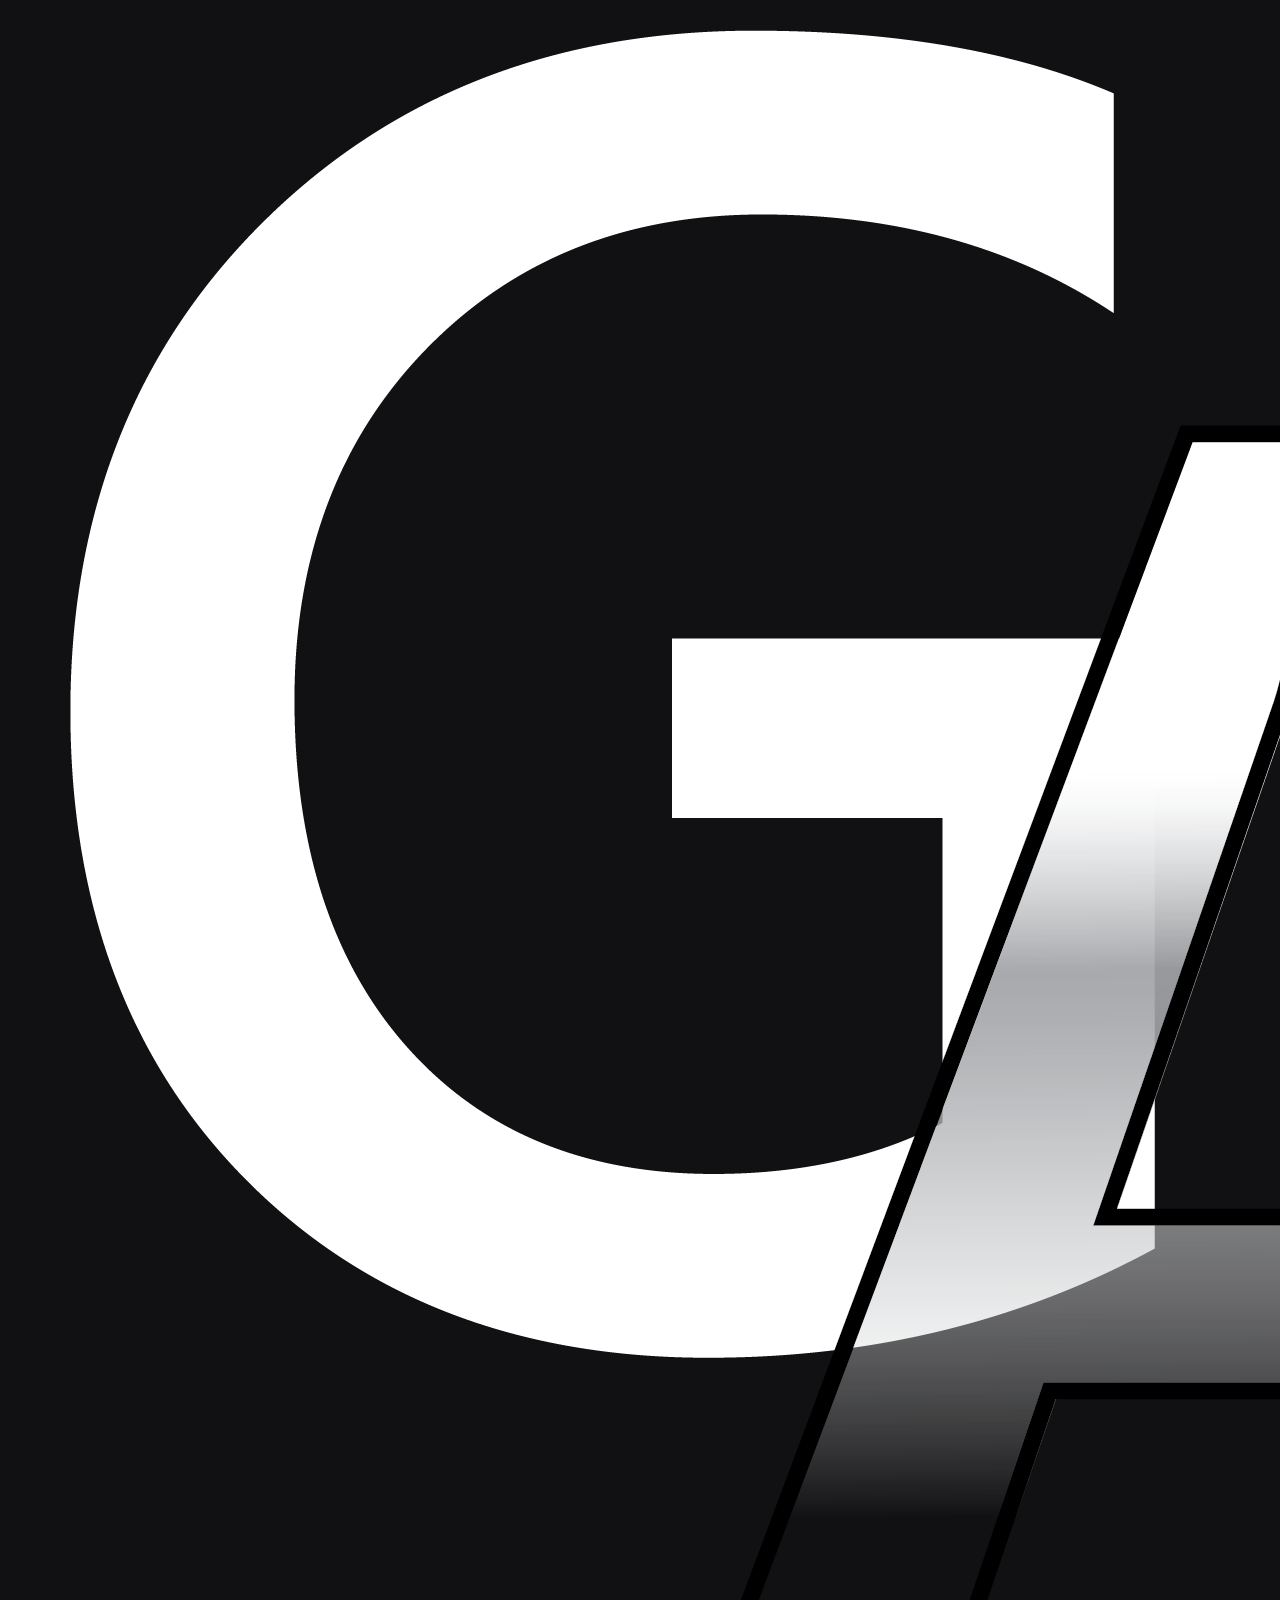
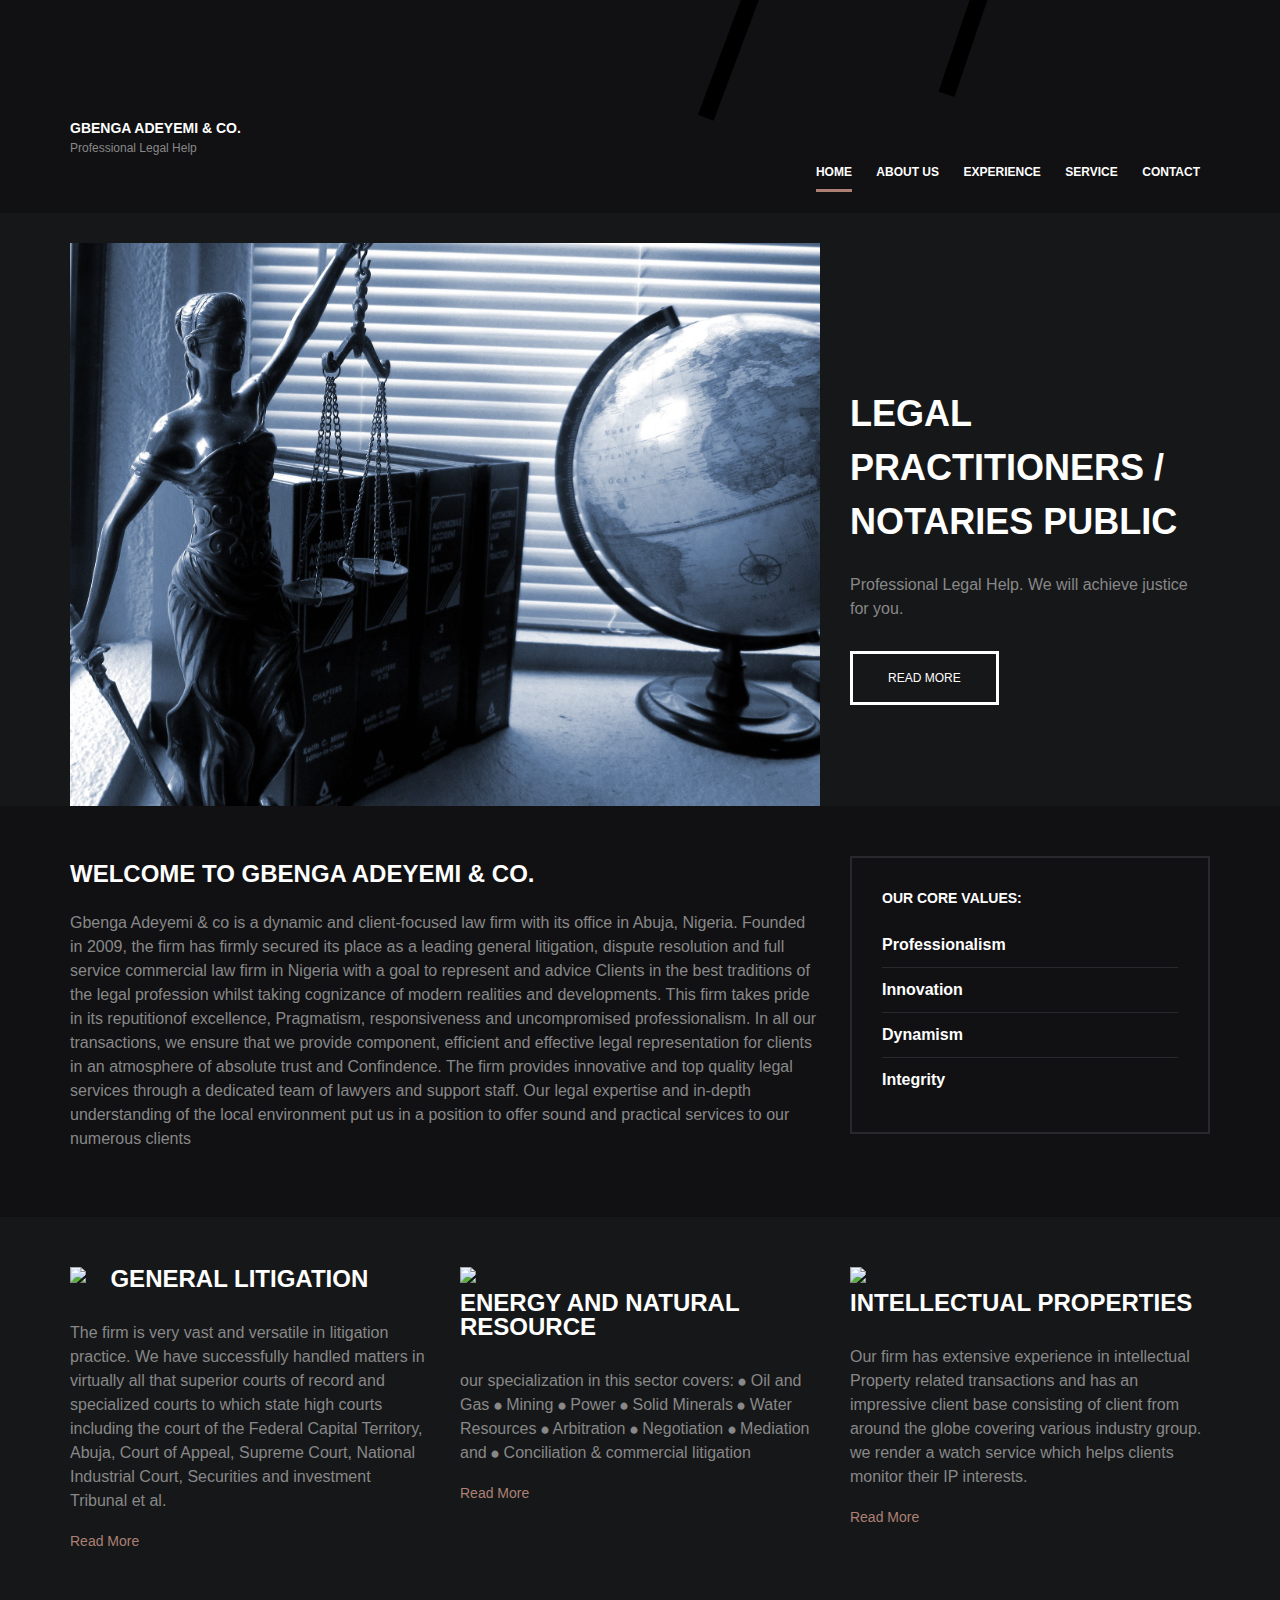
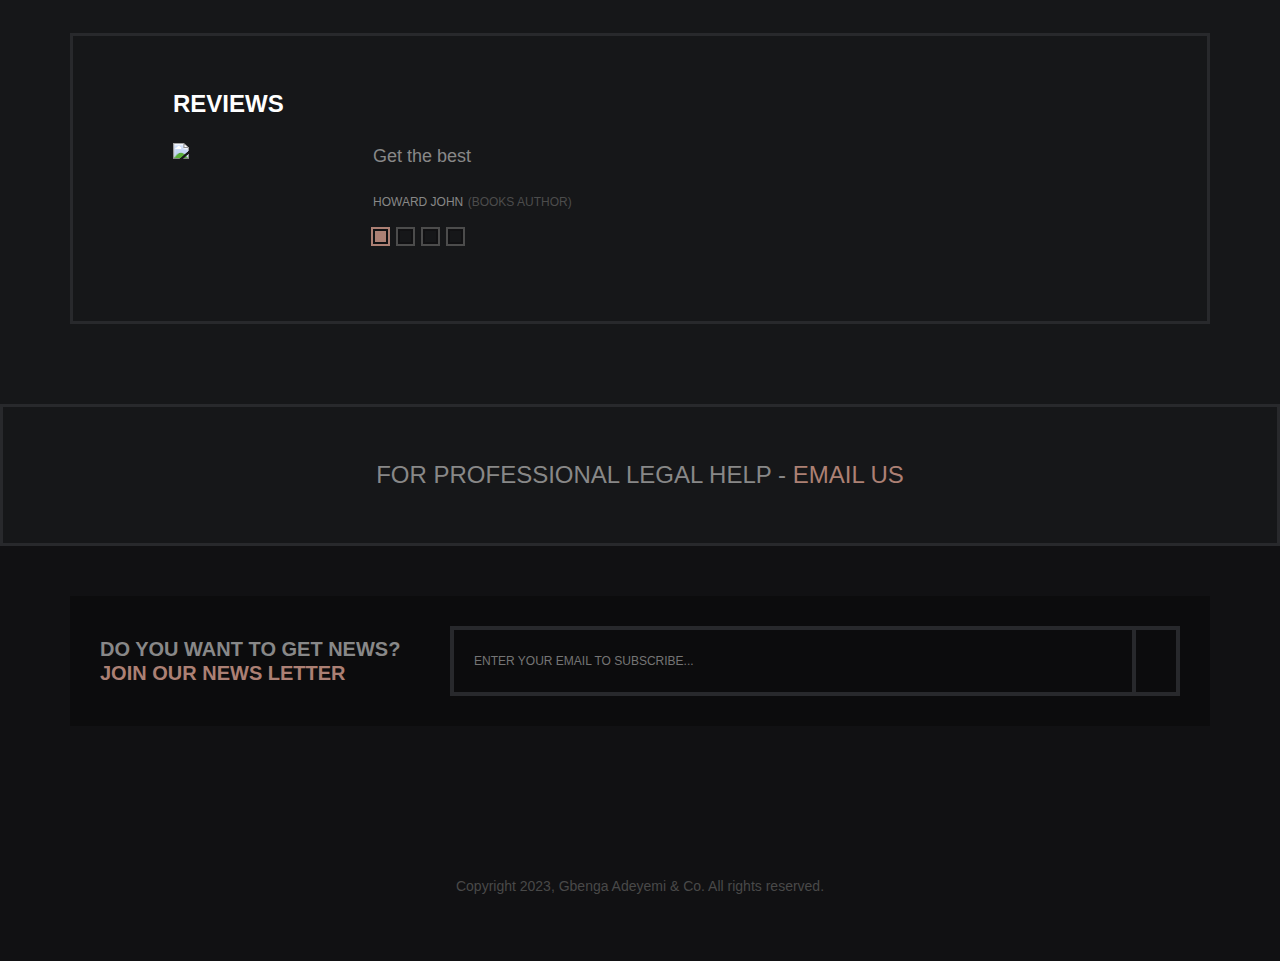
==== index.html @ 724cc2e3 "Update index.html" ====
<!DOCTYPE html>
<html lang="en">
	<head>
		<meta charset="UTF-8">
		<meta http-equiv="X-UA-Compatible" content="IE=edge">
		<meta name="viewport" content="width=device-width, initial-scale=1.0,maximum-scale=1">
		
		<title>Gbenga Adeyemi & Co.</title>
		
		<!-- Loading third party fonts -->
		<link rel="icon" href="images/logo.png" type="image/x-icon">
		<link href="fonts/font-awesome.min.css" rel="stylesheet" type="text/css">
		<link href="fonts/novecento-font/novecento-font.css" rel="stylesheet" >

		<!-- Loading main css file -->
		<link href="style.css" rel="stylesheet" >
		
		<!--[if lt IE 9]>
		<script src="js/ie-support/html5.js"></script>
		<script src="js/ie-support/respond.js"></script>
		<![endif]-->

	</head>


	<body>
		
		<div id="site-content">
			
			<header class="site-header">
				<div class="container">
					<a href="index.html" id="branding">
						<img src="images/logo 2.png" alt="Company Name" class="logo">
						<div class="branding-copy">
							<h1 class="site-title">Gbenga Adeyemi & Co.</h1>
							<small class="site-description">Professional Legal Help
							</small>
						</div>
					</a>

					<nav class="main-navigation">
						<button type="button" class="menu-toggle"><i class="fa fa-bars"></i></button>
						<ul class="menu">
							<li class="menu-item current-menu-item"><a href="index.html">Home</a></li>
							<li class="menu-item"><a href="about.html">About Us</a></li>
							<li class="menu-item"><a href="experience.html">Experience</a></li>
							<li class="menu-item"><a href="service.html">Service</a></li>
							<li class="menu-item"><a href="contact.html">Contact</a></li>
						</ul>
					</nav>
					<nav class="mobile-navigation"></nav>
				</div>
			</header> <!-- .site-header -->

			<main class="main-content">
				<div class="hero">
					<div class="container">
						<div class="row">
							<div class="col-md-8">
								<figure><img src="assets/lady-justice-2388500_1920.jpg" alt=""></figure>
							</div>
							<div class="col-md-4">
								<div class="hero-content">
									<h1 class="hero-title">Legal Practitioners / Notaries Public</h1>
									<p>Professional Legal Help. We will achieve justice for you.</p>
									<a href="#welcome-text" class="button">Read more</a>
								</div>
							</div>
						</div>
					</div>
				</div> <!-- .hero-slider -->
				
				<div class="fullwidth-block" data-bg-color="#111113">
					<div class="container">
						<div class="row">
							<div class="col-md-8" id="welcome-text">
								<h2>Welcome To Gbenga Adeyemi & co​.</h2>
								<p>Gbenga Adeyemi & co is a dynamic and client-focused law firm with its office in Abuja, Nigeria. Founded in 2009, the firm has firmly secured its place as a leading general litigation, dispute resolution and full service commercial law firm in Nigeria with a goal to represent and advice Clients in the best traditions of the legal profession whilst taking cognizance of modern realities and developments. This firm takes pride in its reputitionof excellence, Pragmatism, responsiveness and uncompromised professionalism. In all our transactions, we ensure that we provide component, efficient and effective legal representation for clients in an atmosphere of absolute trust and Confindence.
									
									The firm provides innovative and top quality legal services through a dedicated team of lawyers and support staff. Our legal expertise and in-depth understanding of the local environment put us in a position to offer sound and practical services to our numerous clients</p>
							</div>
							<div class="col-md-4">
								<div class="latest-news">
									<h3>OUR CORE VALUES:</h3>
									<ul>
										<li>
											<h3 class="entry-title">Professionalism
												</h3>
										</li>
										<li>
											<h3 class="entry-title">Innovation
												</h3>
										</li>
										<li>
											<h3 class="entry-title">
												Dynamism
												</h3>
										</li>
										<li>
											<h3 class="entry-title">
												Integrity</h3>
										</li>
									</ul>
								</div> <!-- .latest-news -->
							</div>
						</div> <!-- .row -->
					</div> <!-- .container -->
				</div> <!-- .fullwidth-block -->

				<div class="fullwidth-block">
					<div class="container">
						<div class="row feature-list-section">
							<div class="col-md-4">
								<div class="feature">
									<header>
										<img src="images/icon-1.png" class="feature-icon">
										<div class="feature-title-copy">
											<h2 class="feature-title">General Litigation </h2>
											<small class="feature-subtitle"></small>
										</div>
									</header>
									<p>The firm is very vast and versatile in litigation practice. We have successfully handled matters in virtually all that superior courts of record and specialized courts to which state high courts including the court of the Federal Capital Territory, Abuja, Court of Appeal, Supreme Court, National Industrial Court, Securities and investment Tribunal et al.</p>
									<a href="#" class="more-link">Read More</a>
								</div>
							</div>
							<div class="col-md-4">
								<div class="feature">
									<header>
										<img src="images/icon-2.png" class="feature-icon">
										<div class="feature-title-copy">
											<h2 class="feature-title">Energy and Natural Resource</h2>
											<small class="feature-subtitle"></small>
										</div>
									</header>
									<p>our specialization in this sector covers:

										⦁	Oil and Gas
										⦁	Mining
										⦁	Power
										⦁	Solid Minerals
										⦁	Water Resources
										⦁	Arbitration
										⦁	Negotiation
										⦁	Mediation and
										⦁	Conciliation & commercial litigation
										</p>
									<a href="#" class="more-link">Read More</a>
								</div>
							</div>
							<div class="col-md-4">
								<div class="feature">
									<header>
										<img src="images/icon-3.png" class="feature-icon">
										<div class="feature-title-copy">
											<h2 class="feature-title">Intellectual Properties</h2>
											<small class="feature-subtitle"></small>
										</div>
									</header>
									<p>Our firm has extensive experience in intellectual Property related transactions and has an impressive client base consisting of client from around the globe covering various industry group. we render a watch service which helps clients monitor their IP interests.</p>
									<a href="#" class="more-link">Read More</a>
								</div>
							</div>
						</div>
						
						<div class="quote-section">
							<div class="quote-slider">

								<h2>REVIEWS</h2>
								<ul class="slides">
									<li>
										<figure class="quote-avatar"><img src="dummy/avatar.png"></figure>
										<blockquote>
											<p>Get the best</p>
											<footer>
												<cite>Howard john</cite>
												<span>(Books author)</span>
											</footer>
										</blockquote>
									</li>
									<li>
										<figure class="quote-avatar"><img src="dummy/avatar.png"></figure>
										<blockquote>
											<p>Professional Legal Help</p>
											<footer>
												<cite>Adeyemi seyi</cite>
												<span>(IT)</span>
											</footer>
										</blockquote>
									</li>
									<li>
										<figure class="quote-avatar"><img src="dummy/avatar.png"></figure>
										<blockquote>
											<p>We will achieve justice for you</p>
											<footer>
												<cite>oluwasewa</cite>
												<span>(Books author)</span>
											</footer>
										</blockquote>
									</li>
									<li>
										<figure class="quote-avatar"><img src="dummy/avatar.png"></figure>
										<blockquote>
											<p>Integrity
											</p>
											<footer>
												<cite>Mr-Gbenga-Adeyemi</cite>
												<span>(CEO)</span>
											</footer>
										</blockquote>
									</li>
								</ul>
							</div>
						</div>
					</div>
				</div>
				<div class="cta">
					For Professional Legal Help - <a href="mailto:gbengaadeyemiandco@gmail.com">EMAIL US</a>
				</div>

			</main> <!-- .main-content -->

			<footer class="site-footer">
				<div class="container">
					<div class="subscribe-form">
						<form action="#">
							<label for="#">
								<span>Do you want to get news?</span>
								<span>Join our news letter</span>
							</label>
							<div class="control">
								<input type="text" placeholder="Enter your email to subscribe...">
								<button type="submit"><img src="images/icon-envelope.png" alt=""></button>
														</form>
							</div>
					</div>
					<div class="social-links">
						<a href="#"><i class="fa fa-facebook"></i></a>
						<a href="#"><i class="fa fa-twitter"></i></a>
						<a href="#"><i class="fa fa-google-plus"></i></a>
						<a href="#"><i class="fa fa-pinterest"></i></a>
					</div>
					<div class="copy">
						<p>Copyright 2023, Gbenga Adeyemi & Co. All rights reserved.</p>
					</div>
				</div>
			</footer> <!-- .site-footer -->

		</div> <!-- #site-content -->

		

		<script src="js/jquery-1.11.1.min.js"></script>
		<script src="js/plugins.js"></script>
		<script src="js/app.js"></script>
		
	</body>

</html>
---- fonts/novecento-font/novecento-font.css ----
/*
 * Web Fonts from fontspring.com
 *
 * All OpenType features and all extended glyphs have been removed.
 * Fully installable fonts can be purchased at http://www.fontspring.com
 *
 * The fonts included in this stylesheet are subject to the End User License you purchased
 * from Fontspring. The fonts are protected under domestic and international trademark and 
 * copyright law. You are prohibited from modifying, reverse engineering, duplicating, or
 * distributing this font software.
 *
 * (c) 2010-2014 Fontspring
 *
 *
 *
 *
 * The fonts included are copyrighted by the vendor listed below.
 *
 * Vendor:      Synthview Type Design
 * License URL: http://www.fontspring.com/licenses/synthview/webfont
 *
 *
 */

@font-face {
    font-family: 'Novecento Sans';
    src: url('Novecentosanswide-Bold-webfont.eot');
    src: url('Novecentosanswide-Bold-webfont.eot?#iefix') format('embedded-opentype'),
         url('Novecentosanswide-Bold-webfont.woff2') format('woff2'),
         url('Novecentosanswide-Bold-webfont.woff') format('woff'),
         url('Novecentosanswide-Bold-webfont.ttf') format('truetype'),
         url('Novecentosanswide-Bold-webfont.svg#novecento_sans_wide_bookbold') format('svg');
    font-weight: 700;
    font-style: normal;

}

@font-face {
    font-family: 'Novecento Sans';
    src: url('Novecentosanswide-Book-webfont.eot');
    src: url('Novecentosanswide-Book-webfont.eot?#iefix') format('embedded-opentype'),
         url('Novecentosanswide-Book-webfont.woff2') format('woff2'),
         url('Novecentosanswide-Book-webfont.woff') format('woff'),
         url('Novecentosanswide-Book-webfont.ttf') format('truetype'),
         url('Novecentosanswide-Book-webfont.svg#novecento_sans_widebook') format('svg');
    font-weight: 300;
    font-style: normal;

}

@font-face {
    font-family: 'Novecento Sans';
    src: url('Novecentosanswide-DemiBold-webfont.eot');
    src: url('Novecentosanswide-DemiBold-webfont.eot?#iefix') format('embedded-opentype'),
         url('Novecentosanswide-DemiBold-webfont.woff2') format('woff2'),
         url('Novecentosanswide-DemiBold-webfont.woff') format('woff'),
         url('Novecentosanswide-DemiBold-webfont.ttf') format('truetype'),
         url('Novecentosanswide-DemiBold-webfont.svg#novecento_sans_widedemibold') format('svg');
    font-weight: 600;
    font-style: normal;

}

@font-face {
    font-family: 'Novecento Sans';
    src: url('Novecentosanswide-Light-webfont.eot');
    src: url('Novecentosanswide-Light-webfont.eot?#iefix') format('embedded-opentype'),
         url('Novecentosanswide-Light-webfont.woff2') format('woff2'),
         url('Novecentosanswide-Light-webfont.woff') format('woff'),
         url('Novecentosanswide-Light-webfont.ttf') format('truetype'),
         url('Novecentosanswide-Light-webfont.svg#novecento_sans_widelight') format('svg');
    font-weight: 200;
    font-style: normal;

}

@font-face {
    font-family: 'Novecento Sans';
    src: url('Novecentosanswide-Medium-webfont.eot');
    src: url('Novecentosanswide-Medium-webfont.eot?#iefix') format('embedded-opentype'),
         url('Novecentosanswide-Medium-webfont.woff2') format('woff2'),
         url('Novecentosanswide-Medium-webfont.woff') format('woff'),
         url('Novecentosanswide-Medium-webfont.ttf') format('truetype'),
         url('Novecentosanswide-Medium-webfont.svg#novecento_sans_widemedium') format('svg');
    font-weight: 500;
    font-style: normal;

}

@font-face {
    font-family: 'Novecento Sans';
    src: url('Novecentosanswide-Normal-webfont.eot');
    src: url('Novecentosanswide-Normal-webfont.eot?#iefix') format('embedded-opentype'),
         url('Novecentosanswide-Normal-webfont.woff2') format('woff2'),
         url('Novecentosanswide-Normal-webfont.woff') format('woff'),
         url('Novecentosanswide-Normal-webfont.ttf') format('truetype'),
         url('Novecentosanswide-Normal-webfont.svg#novecento_sans_widenormal') format('svg');
    font-weight: 400;
    font-style: normal;

}
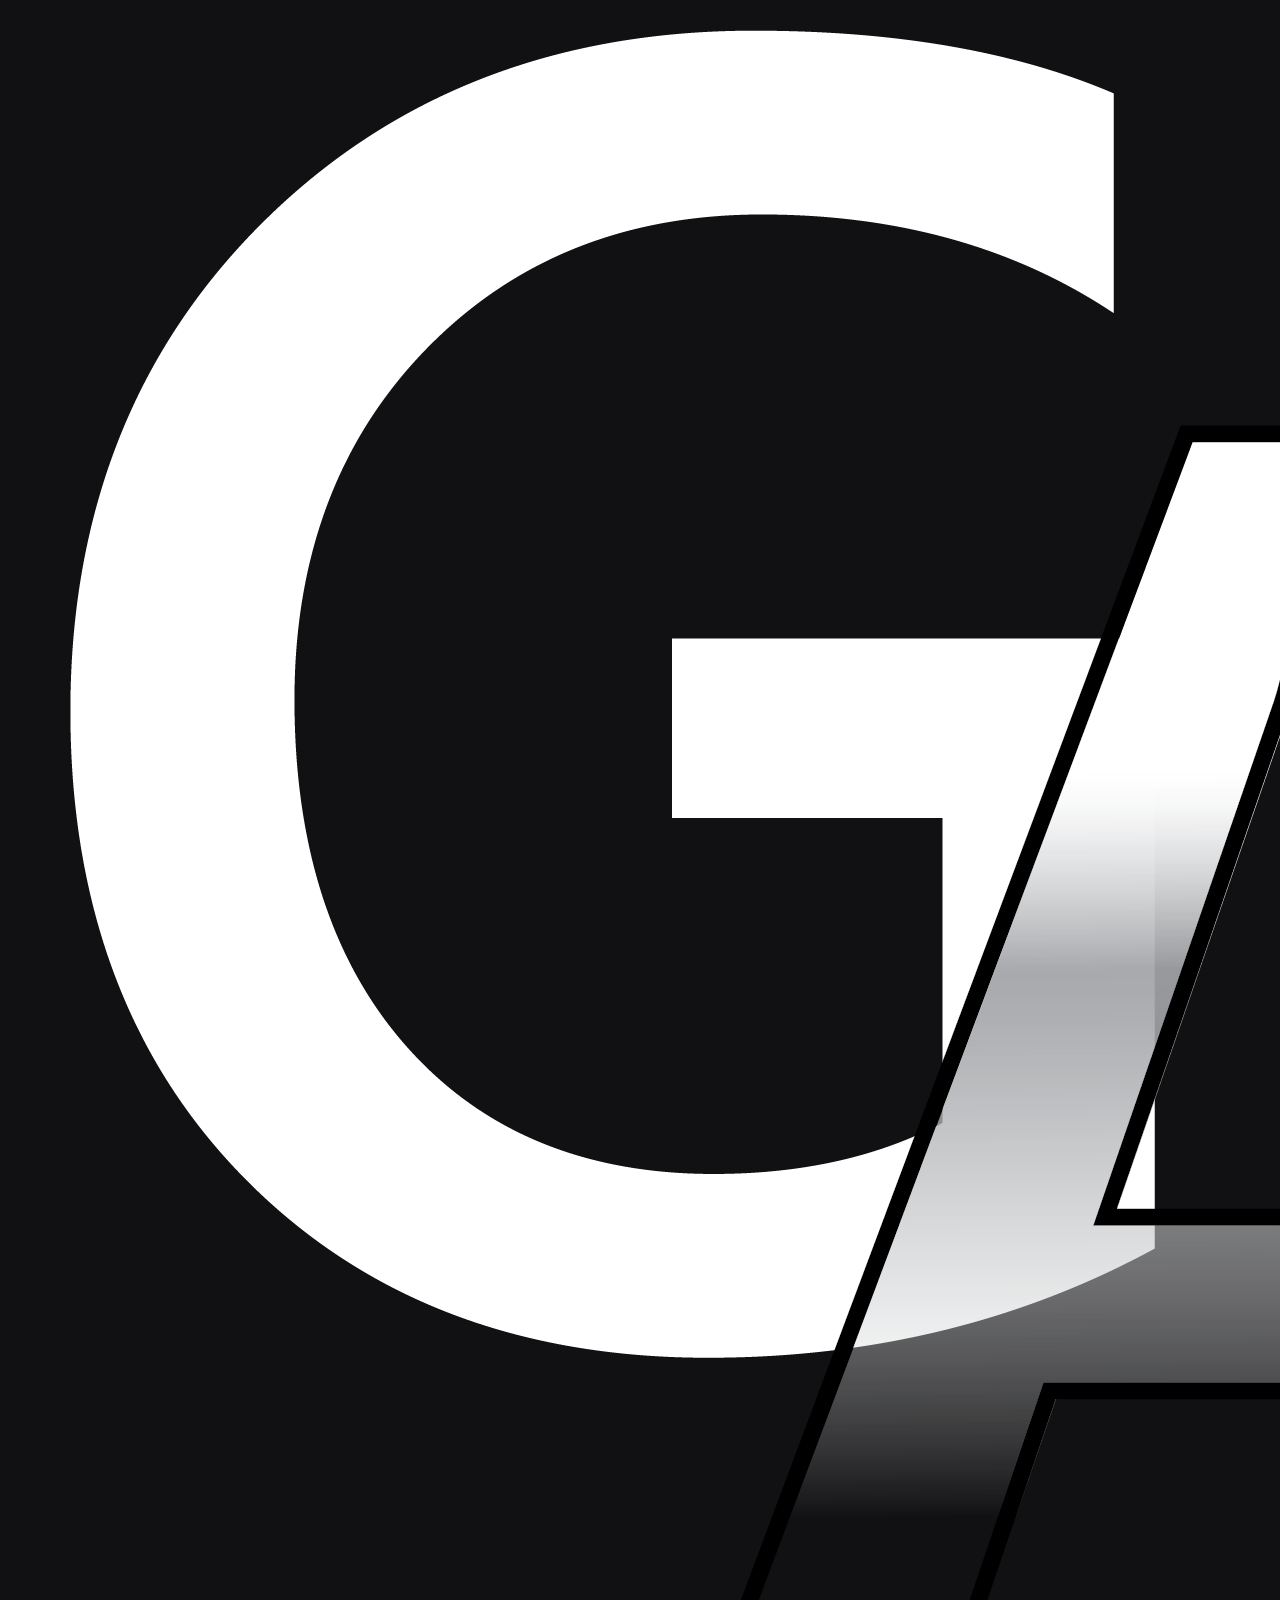
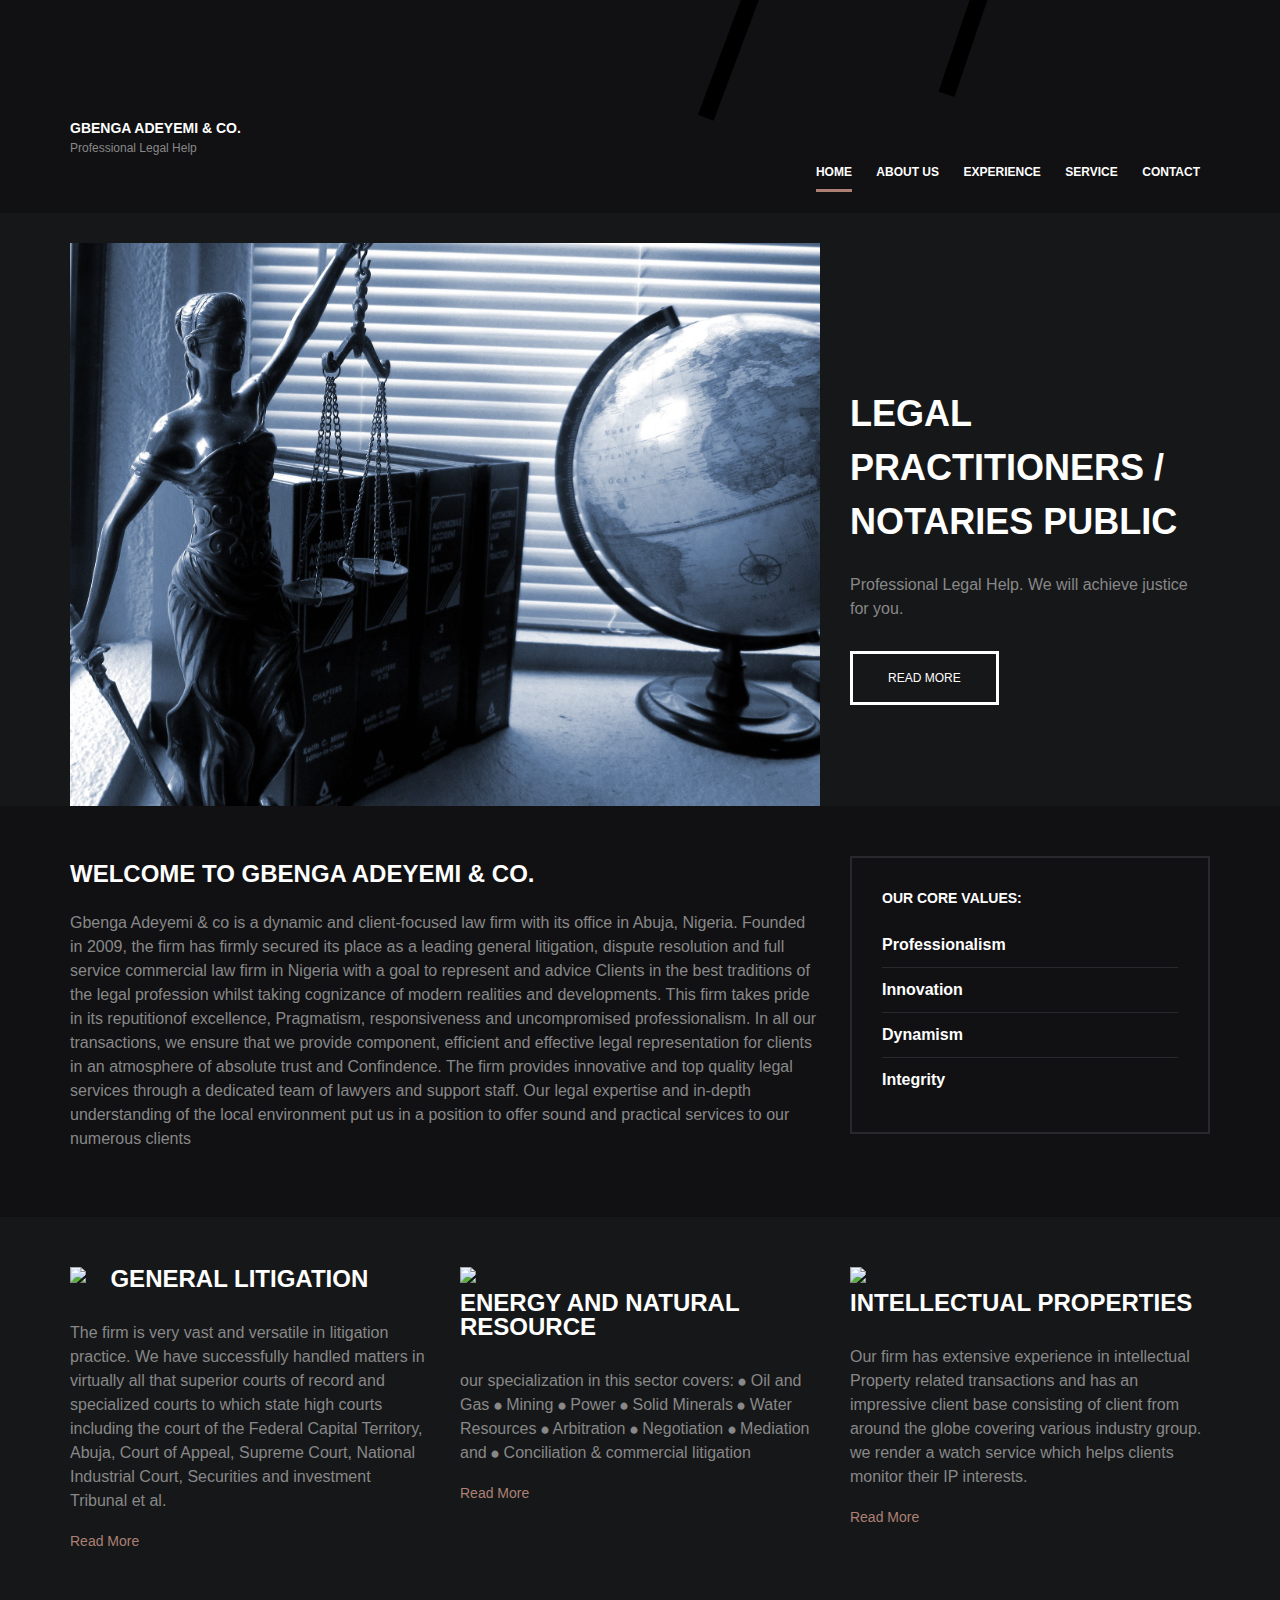
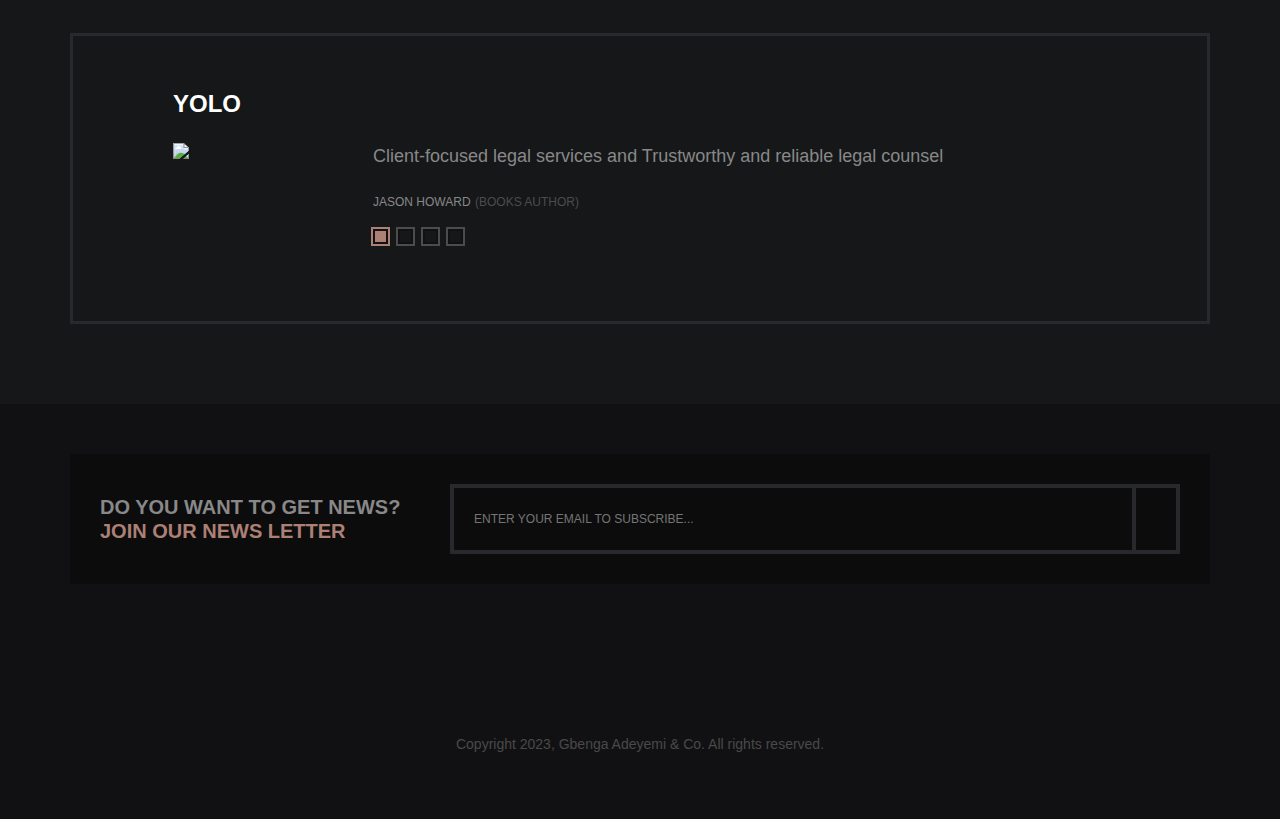
==== commit c86e55cc: "Update index.html" ====
--- a/index.html
+++ b/index.html
@@ -8,7 +8,6 @@
 		<title>Gbenga Adeyemi & Co.</title>
 		
 		<!-- Loading third party fonts -->
-		<link rel="icon" href="images/logo.png" type="image/x-icon">
 		<link href="fonts/font-awesome.min.css" rel="stylesheet" type="text/css">
 		<link href="fonts/novecento-font/novecento-font.css" rel="stylesheet" >
 
@@ -164,15 +163,14 @@
 						
 						<div class="quote-section">
 							<div class="quote-slider">
-
-								<h2>REVIEWS</h2>
+								<h2>YOLO</h2>
 								<ul class="slides">
 									<li>
 										<figure class="quote-avatar"><img src="dummy/avatar.png"></figure>
 										<blockquote>
-											<p>Get the best</p>
-											<footer>
-												<cite>Howard john</cite>
+											<p>Client-focused legal services and Trustworthy and reliable legal counsel</p>
+											<footer>
+												<cite>Jason Howard</cite>
 												<span>(Books author)</span>
 											</footer>
 										</blockquote>
@@ -180,7 +178,7 @@
 									<li>
 										<figure class="quote-avatar"><img src="dummy/avatar.png"></figure>
 										<blockquote>
-											<p>Professional Legal Help</p>
+											<p>Respected GENERAL LITIGATION law firm and Compassionate family law lawyers </p>
 											<footer>
 												<cite>Adeyemi seyi</cite>
 												<span>(IT)</span>
@@ -190,7 +188,7 @@
 									<li>
 										<figure class="quote-avatar"><img src="dummy/avatar.png"></figure>
 										<blockquote>
-											<p>We will achieve justice for you</p>
+											<p>Trusted legal representation and Dedicated to achieving justice</p>
 											<footer>
 												<cite>oluwasewa</cite>
 												<span>(Books author)</span>
@@ -200,7 +198,7 @@
 									<li>
 										<figure class="quote-avatar"><img src="dummy/avatar.png"></figure>
 										<blockquote>
-											<p>Integrity
+											<p>Top Aduja law firm
 											</p>
 											<footer>
 												<cite>Mr-Gbenga-Adeyemi</cite>
@@ -212,9 +210,6 @@
 							</div>
 						</div>
 					</div>
-				</div>
-				<div class="cta">
-					For Professional Legal Help - <a href="mailto:gbengaadeyemiandco@gmail.com">EMAIL US</a>
 				</div>
 
 			</main> <!-- .main-content -->
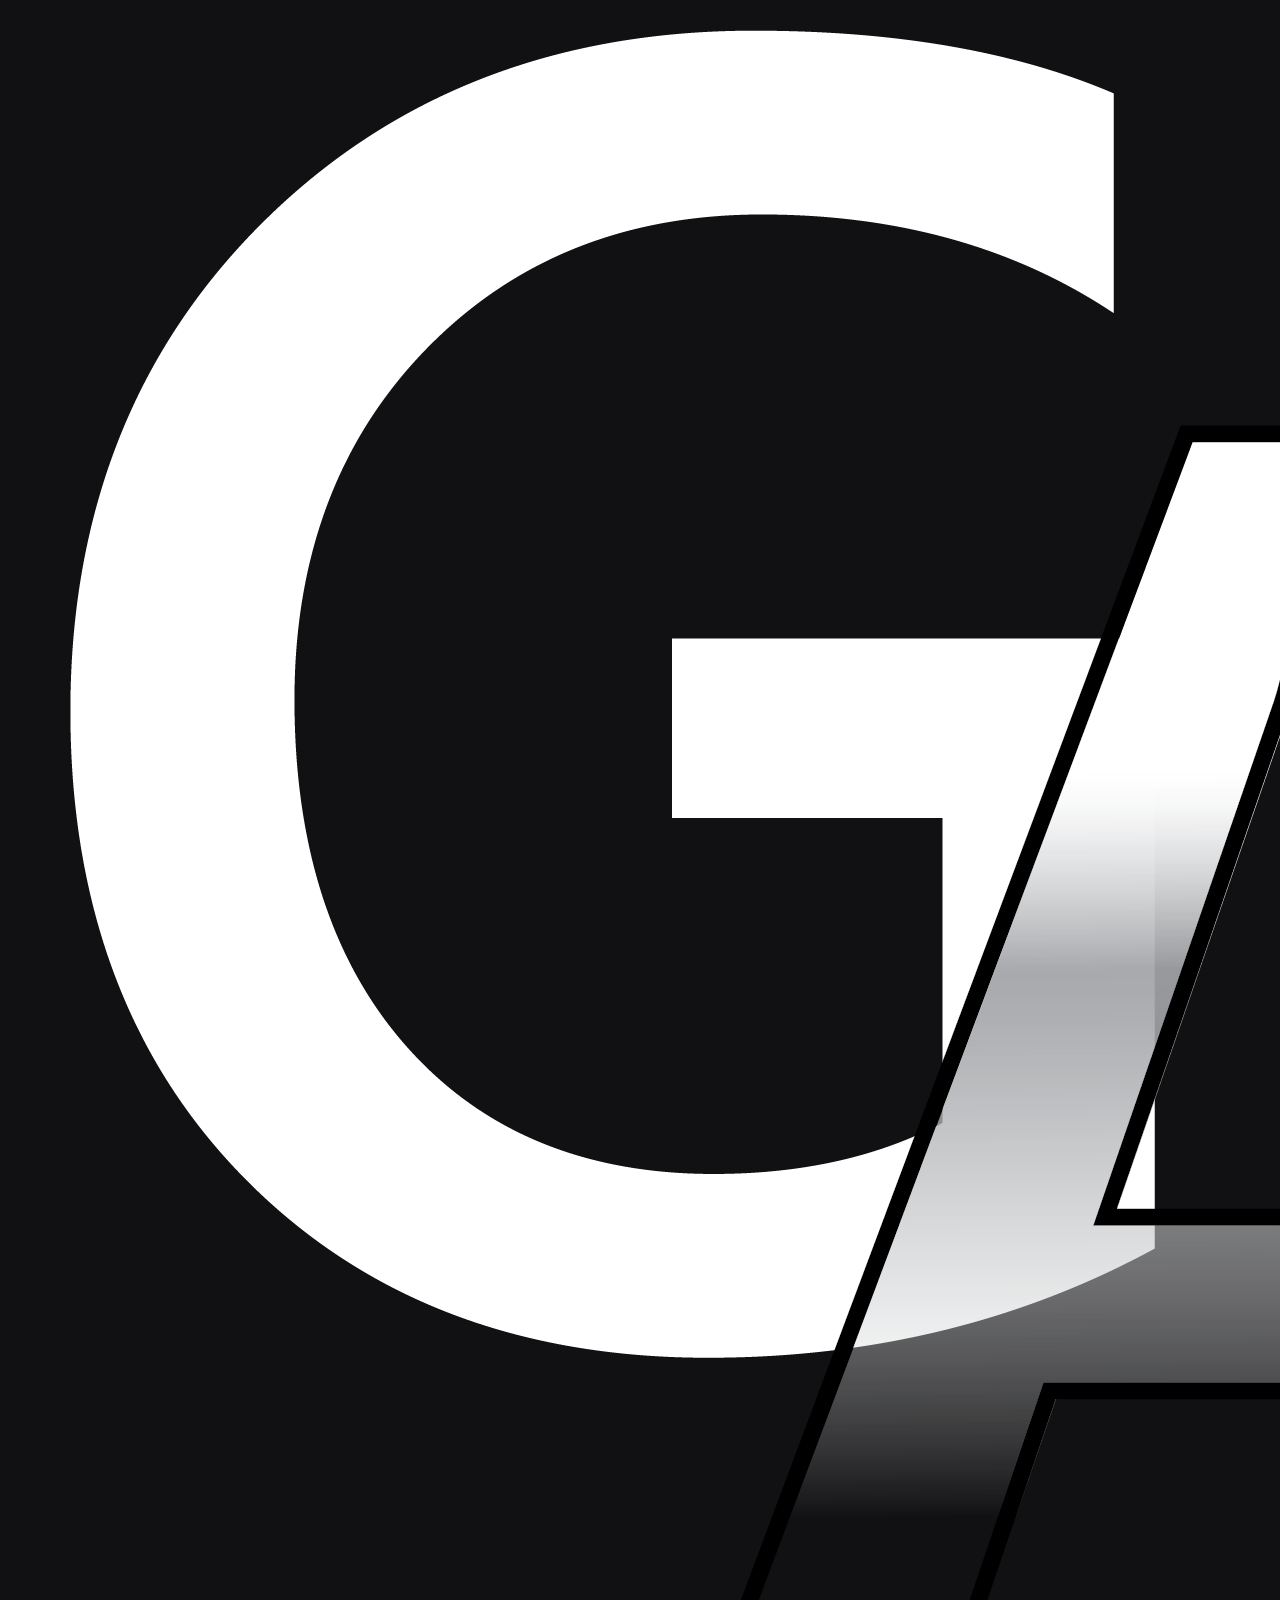
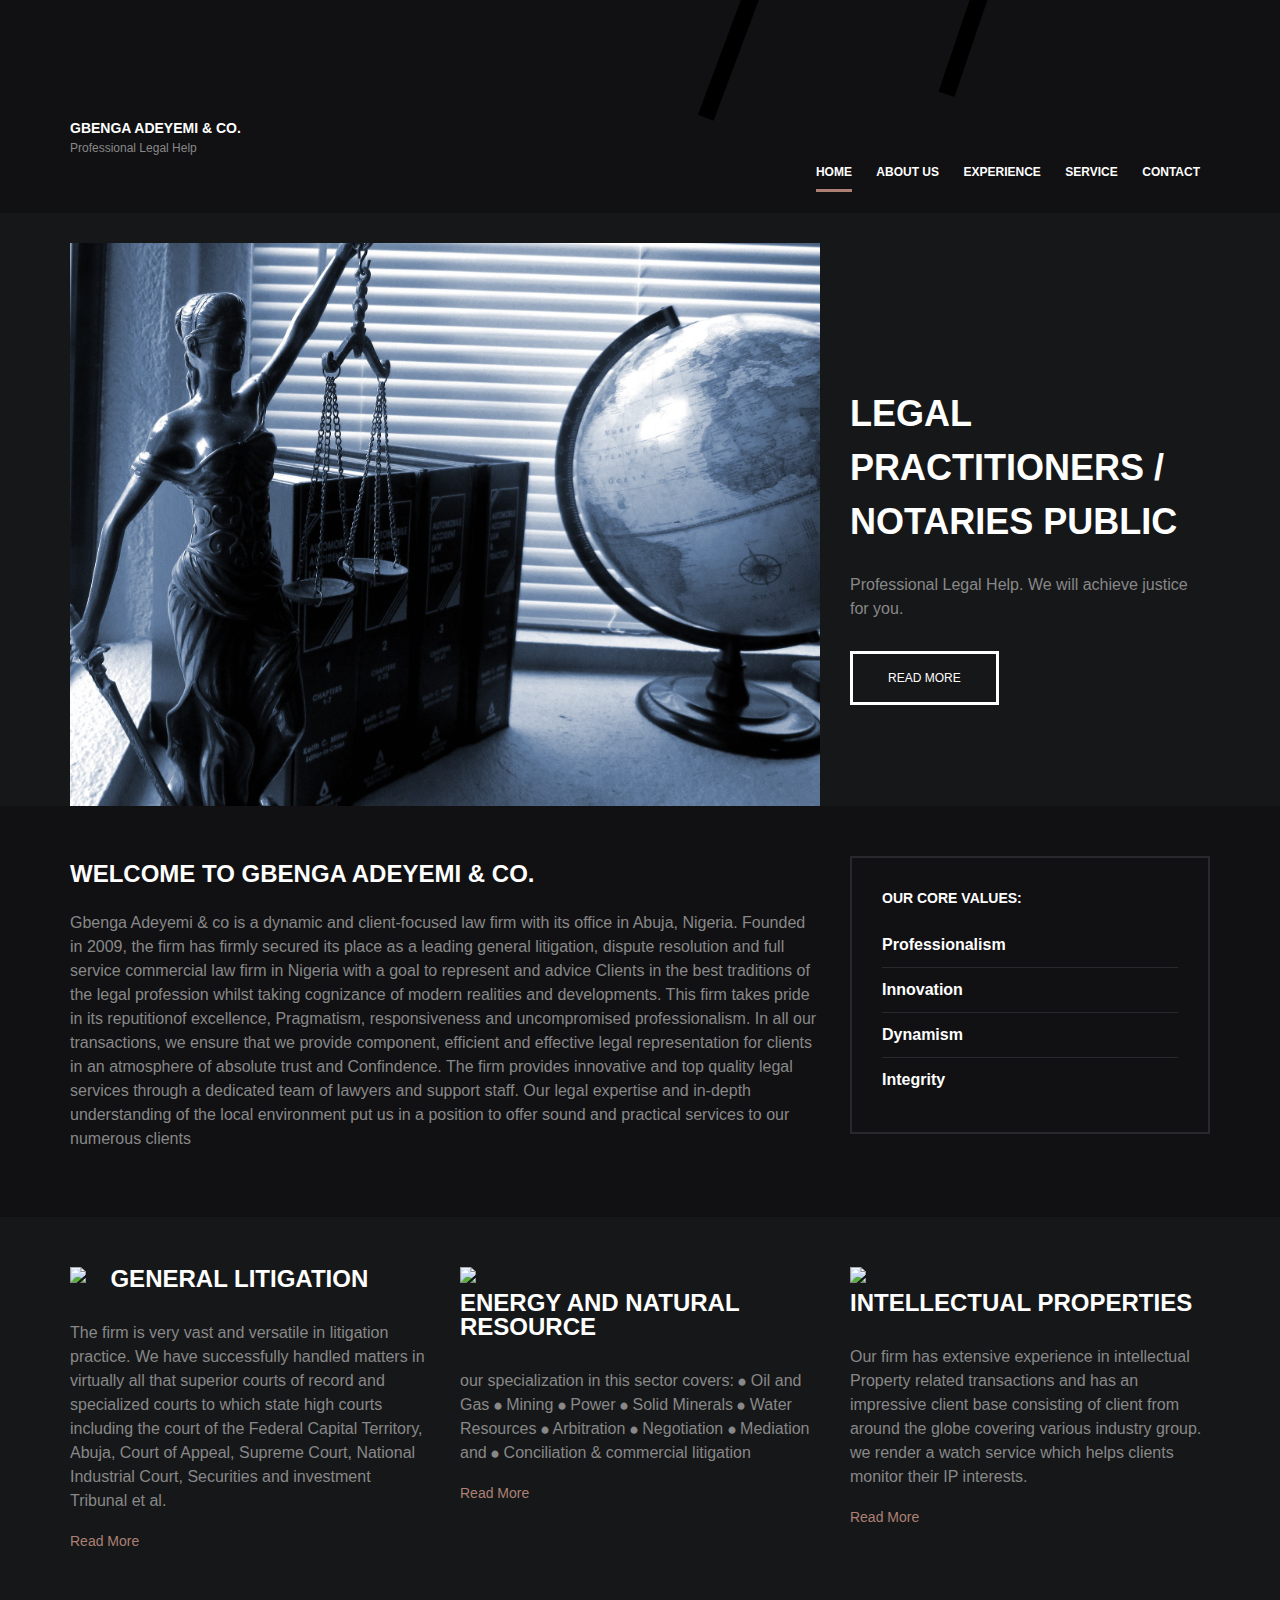
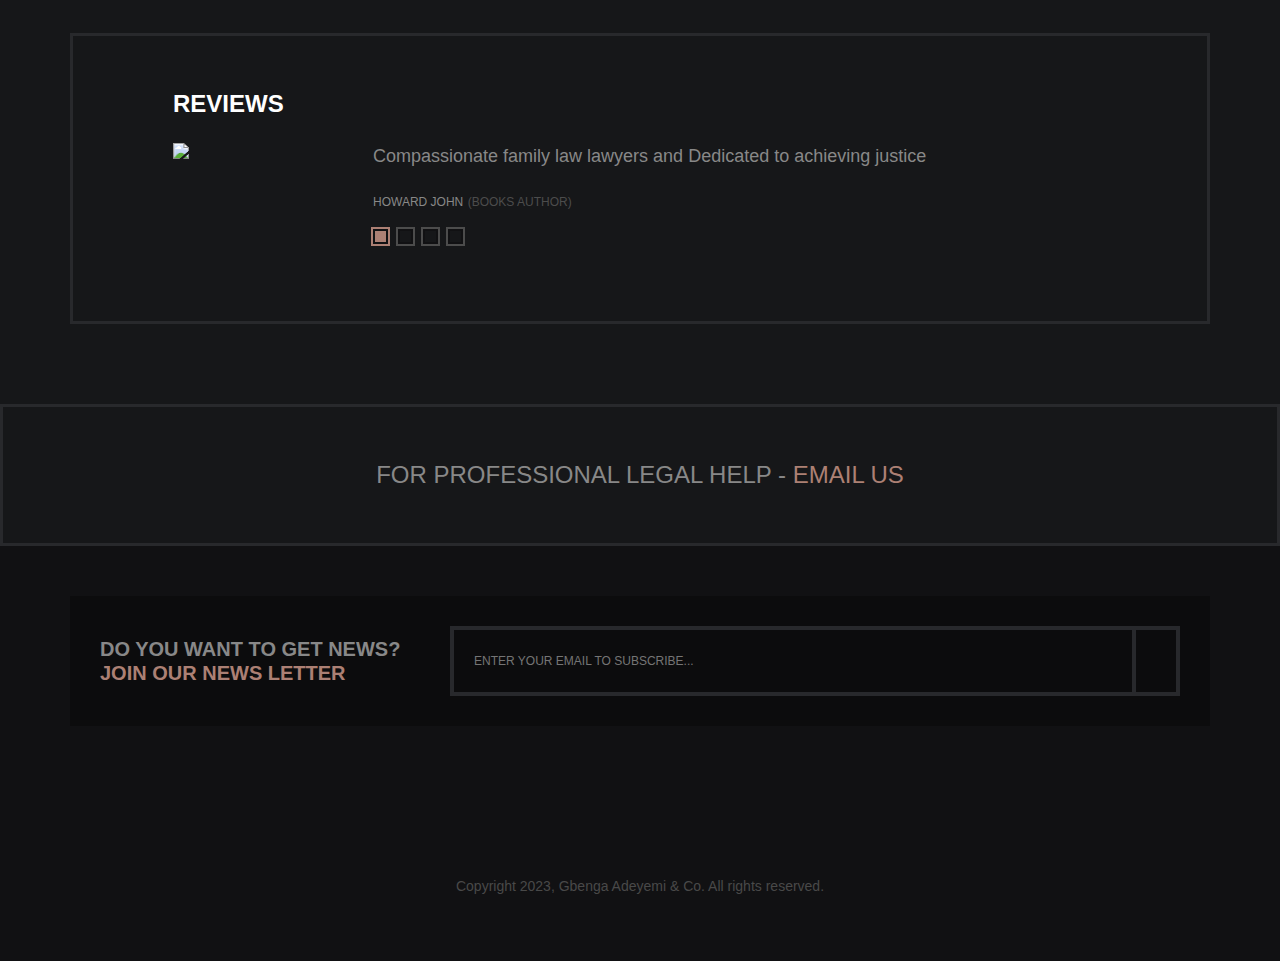
==== commit 76d1d209: "Update index.html" ====
--- a/index.html
+++ b/index.html
@@ -8,6 +8,7 @@
 		<title>Gbenga Adeyemi & Co.</title>
 		
 		<!-- Loading third party fonts -->
+		<link rel="icon" href="images/logo.png" type="image/x-icon">
 		<link href="fonts/font-awesome.min.css" rel="stylesheet" type="text/css">
 		<link href="fonts/novecento-font/novecento-font.css" rel="stylesheet" >
 
@@ -163,14 +164,15 @@
 						
 						<div class="quote-section">
 							<div class="quote-slider">
-								<h2>YOLO</h2>
+
+								<h2>REVIEWS</h2>
 								<ul class="slides">
 									<li>
 										<figure class="quote-avatar"><img src="dummy/avatar.png"></figure>
 										<blockquote>
-											<p>Client-focused legal services and Trustworthy and reliable legal counsel</p>
-											<footer>
-												<cite>Jason Howard</cite>
+											<p>Compassionate family law lawyers and Dedicated to achieving justice</p>
+											<footer>
+												<cite>Howard john</cite>
 												<span>(Books author)</span>
 											</footer>
 										</blockquote>
@@ -178,7 +180,7 @@
 									<li>
 										<figure class="quote-avatar"><img src="dummy/avatar.png"></figure>
 										<blockquote>
-											<p>Respected GENERAL LITIGATION law firm and Compassionate family law lawyers </p>
+											<p>Trustworthy and reliable legal counsel and Client-focused legal services</p>
 											<footer>
 												<cite>Adeyemi seyi</cite>
 												<span>(IT)</span>
@@ -188,7 +190,7 @@
 									<li>
 										<figure class="quote-avatar"><img src="dummy/avatar.png"></figure>
 										<blockquote>
-											<p>Trusted legal representation and Dedicated to achieving justice</p>
+											<p>Skilled trial lawyers in Abuja and Proven track record in LITIGATION</p>
 											<footer>
 												<cite>oluwasewa</cite>
 												<span>(Books author)</span>
@@ -198,7 +200,7 @@
 									<li>
 										<figure class="quote-avatar"><img src="dummy/avatar.png"></figure>
 										<blockquote>
-											<p>Top Aduja law firm
+											<p>Top Aduja law firm and Trusted legal representation
 											</p>
 											<footer>
 												<cite>Mr-Gbenga-Adeyemi</cite>
@@ -210,6 +212,9 @@
 							</div>
 						</div>
 					</div>
+				</div>
+				<div class="cta">
+					For Professional Legal Help - <a href="mailto:gbengaadeyemiandco@gmail.com">EMAIL US</a>
 				</div>
 
 			</main> <!-- .main-content -->
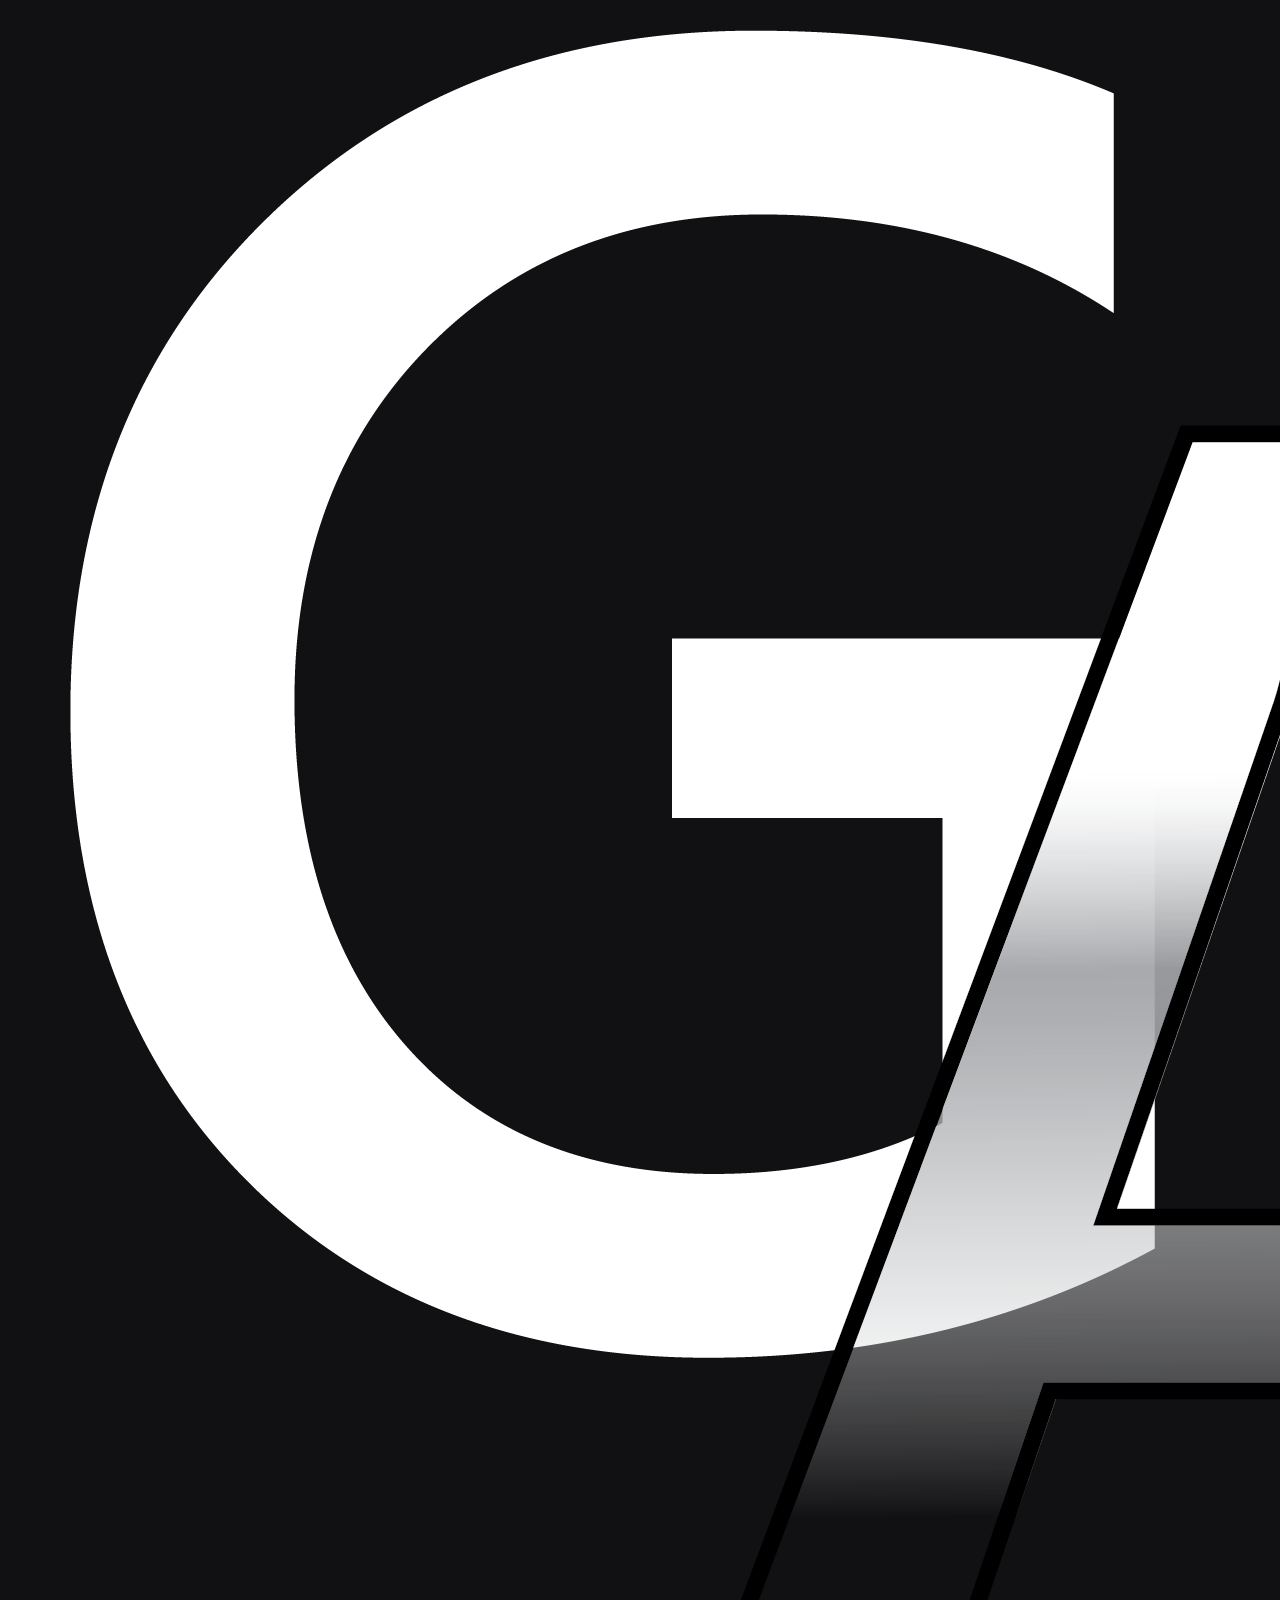
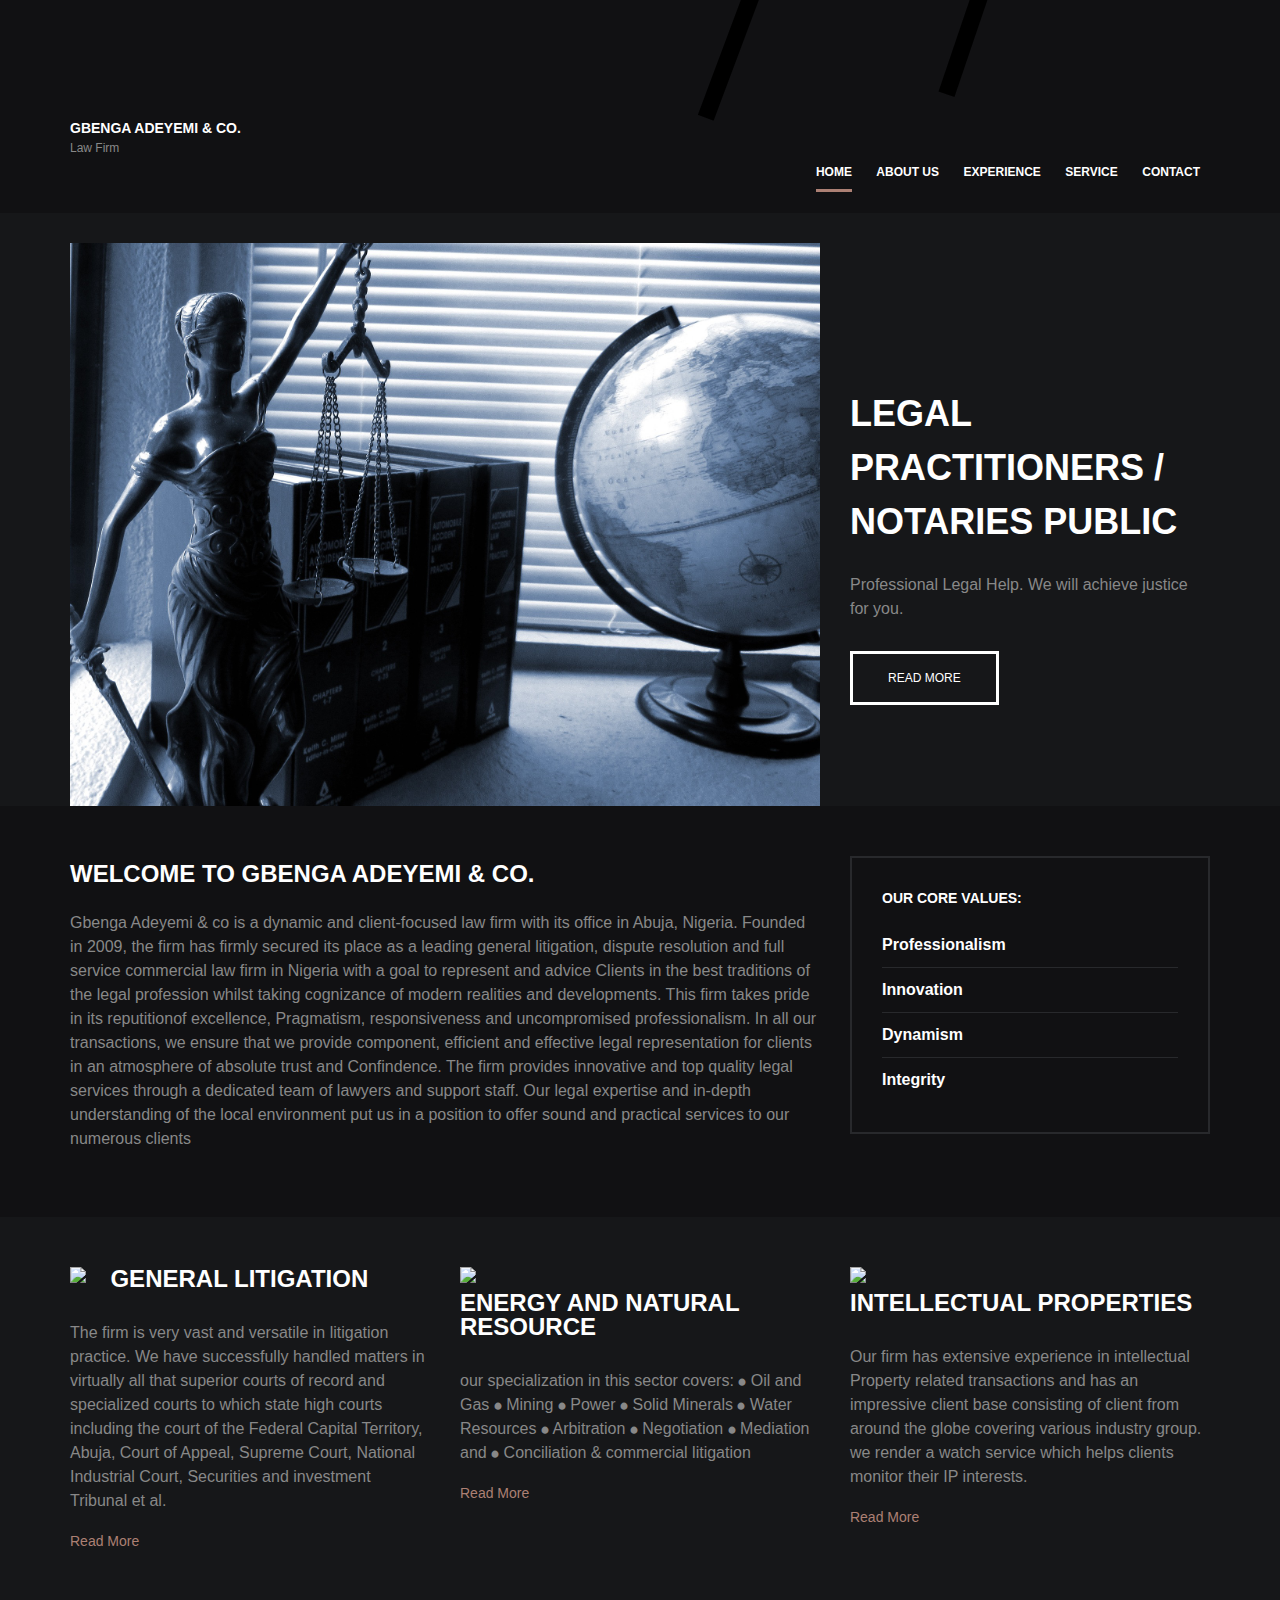
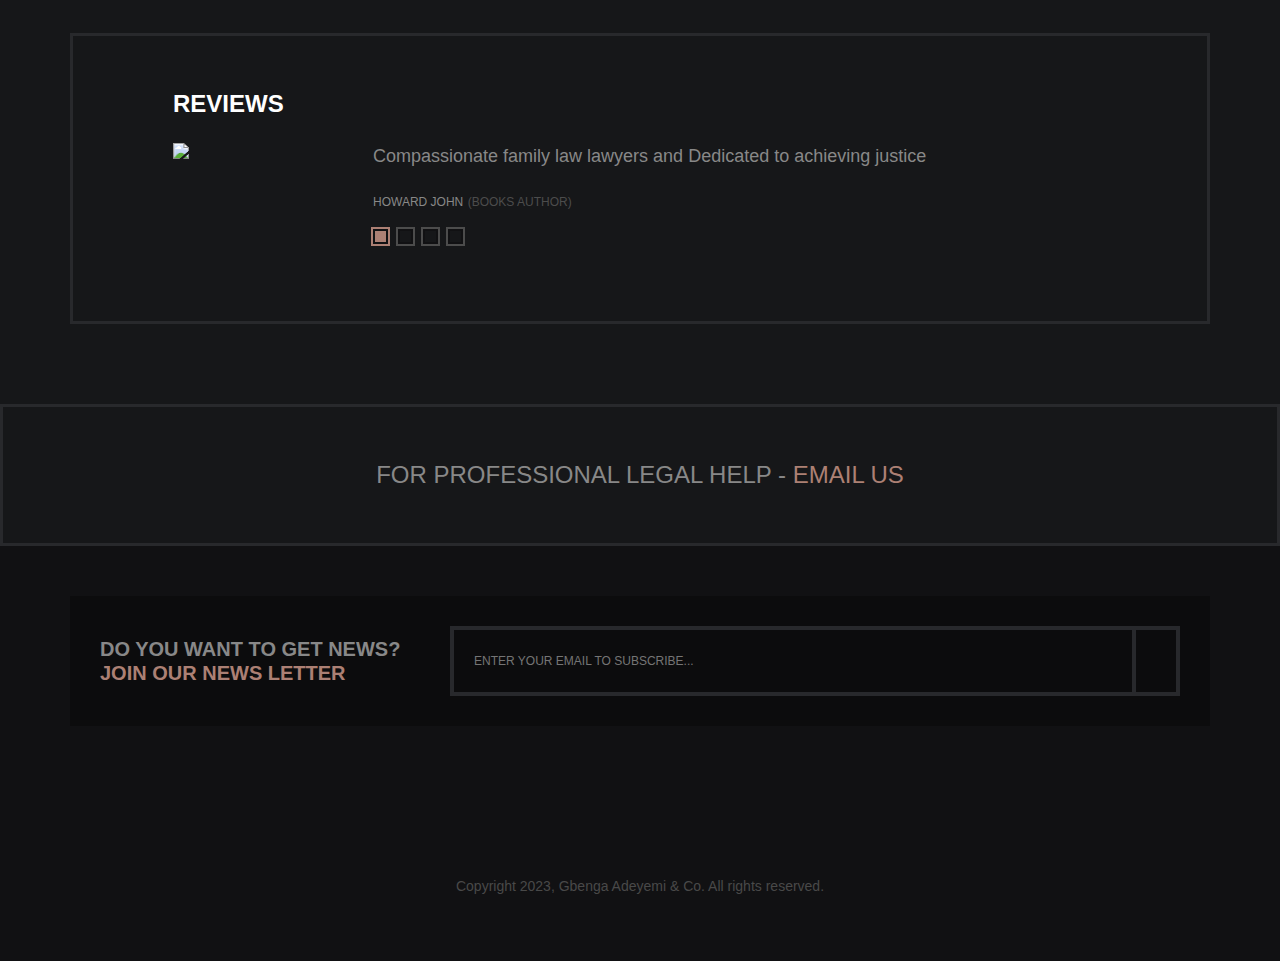
==== commit d412d54a: "Update index.html" ====
--- a/index.html
+++ b/index.html
@@ -33,7 +33,7 @@
 						<img src="images/logo 2.png" alt="Company Name" class="logo">
 						<div class="branding-copy">
 							<h1 class="site-title">Gbenga Adeyemi & Co.</h1>
-							<small class="site-description">Professional Legal Help
+							<small class="site-description">Law Firm
 							</small>
 						</div>
 					</a>
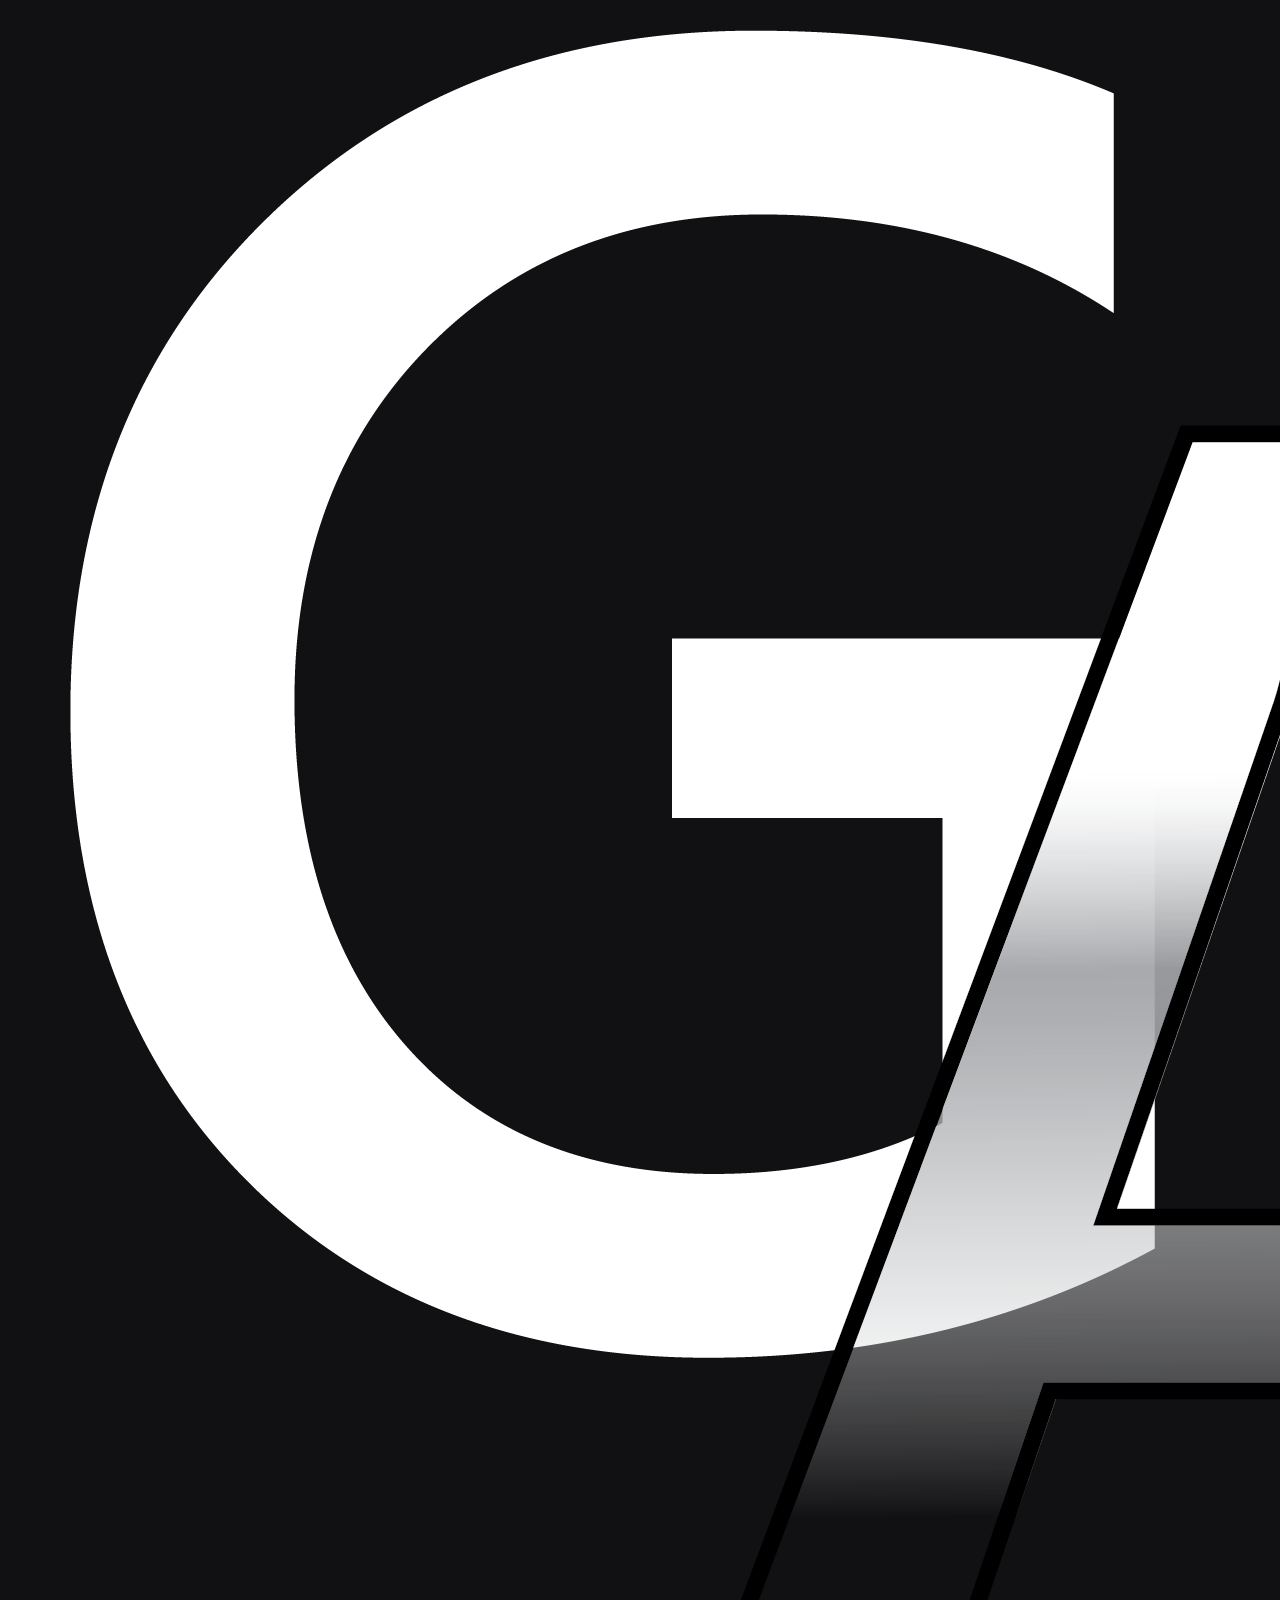
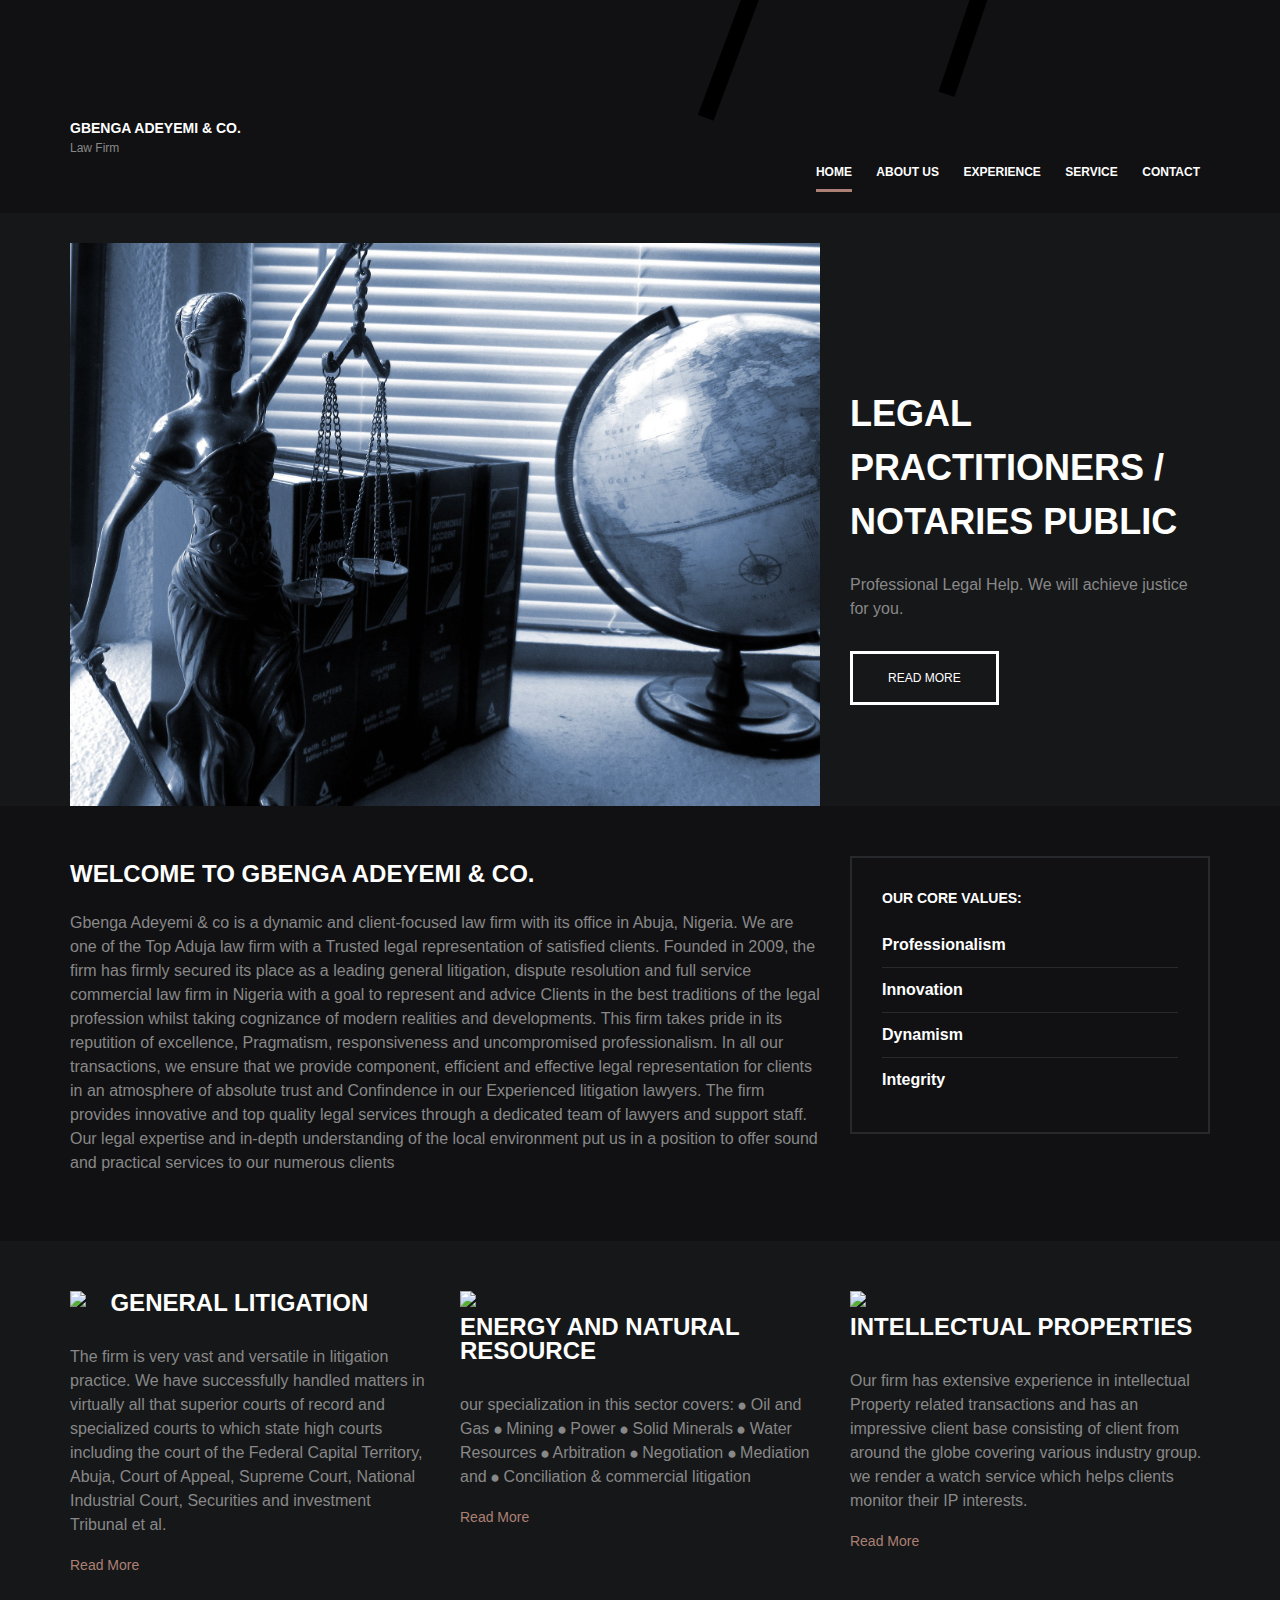
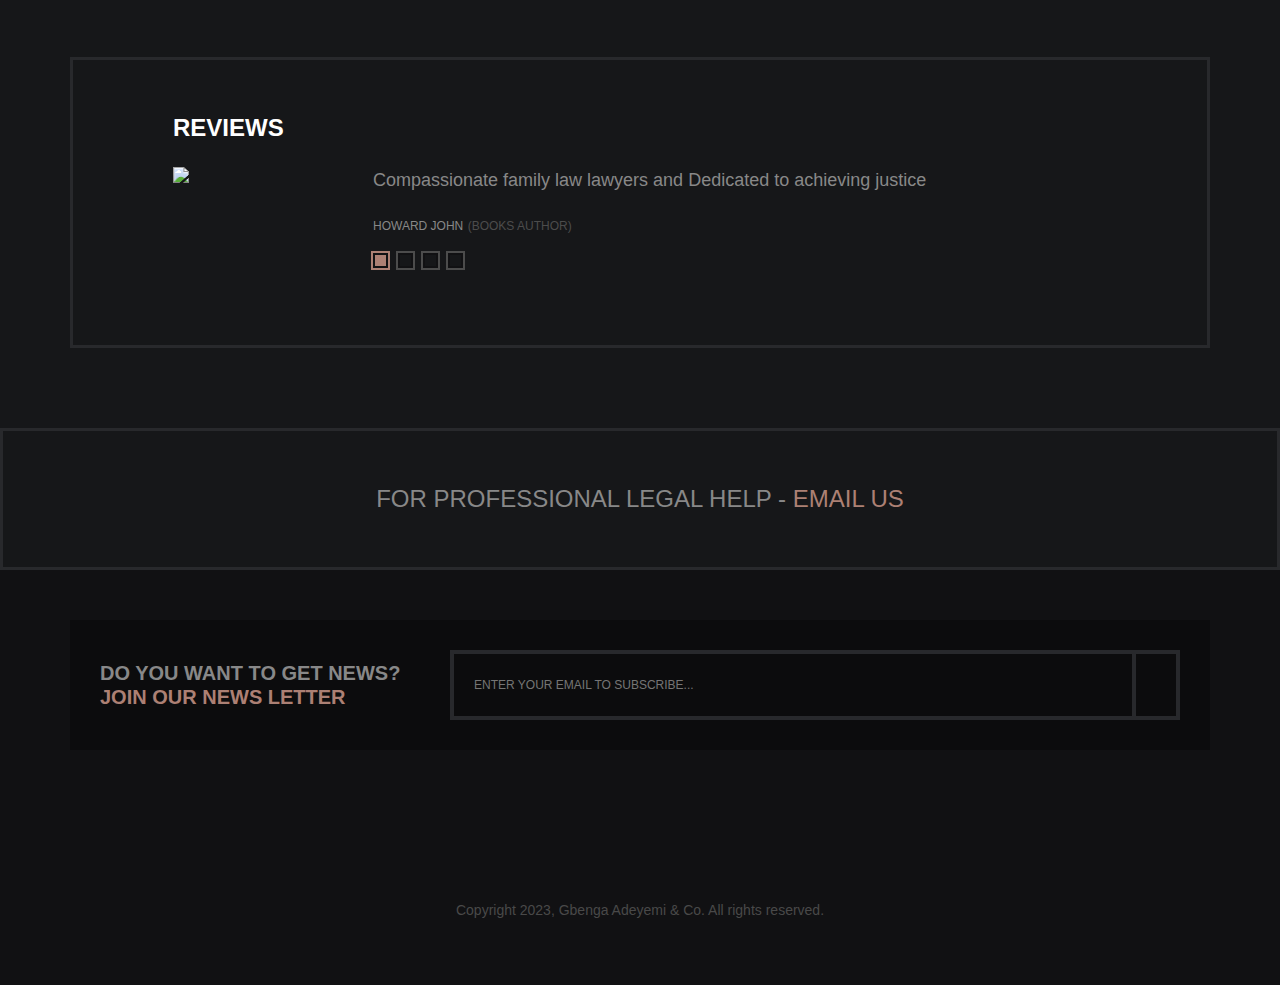
==== commit 6722abc9: "Update index.html" ====
--- a/index.html
+++ b/index.html
@@ -63,7 +63,7 @@
 								<div class="hero-content">
 									<h1 class="hero-title">Legal Practitioners / Notaries Public</h1>
 									<p>Professional Legal Help. We will achieve justice for you.</p>
-									<a href="#welcome-text" class="button">Read more</a>
+									<a href="about.html" class="button">Read more</a>
 								</div>
 							</div>
 						</div>
@@ -75,7 +75,7 @@
 						<div class="row">
 							<div class="col-md-8" id="welcome-text">
 								<h2>Welcome To Gbenga Adeyemi & co​.</h2>
-								<p>Gbenga Adeyemi & co is a dynamic and client-focused law firm with its office in Abuja, Nigeria. Founded in 2009, the firm has firmly secured its place as a leading general litigation, dispute resolution and full service commercial law firm in Nigeria with a goal to represent and advice Clients in the best traditions of the legal profession whilst taking cognizance of modern realities and developments. This firm takes pride in its reputitionof excellence, Pragmatism, responsiveness and uncompromised professionalism. In all our transactions, we ensure that we provide component, efficient and effective legal representation for clients in an atmosphere of absolute trust and Confindence.
+								<p>Gbenga Adeyemi & co is a dynamic and client-focused law firm with its office in Abuja, Nigeria. We are one of the Top Aduja law firm with a Trusted legal representation of satisfied clients. Founded in 2009, the firm has firmly secured its place as a leading general litigation, dispute resolution and full service commercial law firm in Nigeria with a goal to represent and advice Clients in the best traditions of the legal profession whilst taking cognizance of modern realities and developments. This firm takes pride in its reputition of excellence, Pragmatism, responsiveness and uncompromised professionalism. In all our transactions, we ensure that we provide component, efficient and effective legal representation for clients in an atmosphere of absolute trust and Confindence in our Experienced litigation lawyers.
 									
 									The firm provides innovative and top quality legal services through a dedicated team of lawyers and support staff. Our legal expertise and in-depth understanding of the local environment put us in a position to offer sound and practical services to our numerous clients</p>
 							</div>
@@ -120,7 +120,7 @@
 										</div>
 									</header>
 									<p>The firm is very vast and versatile in litigation practice. We have successfully handled matters in virtually all that superior courts of record and specialized courts to which state high courts including the court of the Federal Capital Territory, Abuja, Court of Appeal, Supreme Court, National Industrial Court, Securities and investment Tribunal et al.</p>
-									<a href="#" class="more-link">Read More</a>
+									<a href="about.html" class="more-link">Read More</a>
 								</div>
 							</div>
 							<div class="col-md-4">
@@ -144,7 +144,7 @@
 										⦁	Mediation and
 										⦁	Conciliation & commercial litigation
 										</p>
-									<a href="#" class="more-link">Read More</a>
+									<a href="about.html" class="more-link">Read More</a>
 								</div>
 							</div>
 							<div class="col-md-4">
@@ -157,7 +157,7 @@
 										</div>
 									</header>
 									<p>Our firm has extensive experience in intellectual Property related transactions and has an impressive client base consisting of client from around the globe covering various industry group. we render a watch service which helps clients monitor their IP interests.</p>
-									<a href="#" class="more-link">Read More</a>
+									<a href="about.html" class="more-link">Read More</a>
 								</div>
 							</div>
 						</div>
@@ -190,7 +190,7 @@
 									<li>
 										<figure class="quote-avatar"><img src="dummy/avatar.png"></figure>
 										<blockquote>
-											<p>Skilled trial lawyers in Abuja and Proven track record in LITIGATION</p>
+											<p>Skilled trial lawyers in Abuja and Proven track record in litigation</p>
 											<footer>
 												<cite>oluwasewa</cite>
 												<span>(Books author)</span>
@@ -200,7 +200,7 @@
 									<li>
 										<figure class="quote-avatar"><img src="dummy/avatar.png"></figure>
 										<blockquote>
-											<p>Top Aduja law firm and Trusted legal representation
+											<p>Affordable legal services in Abuja with the best professionalism 
 											</p>
 											<footer>
 												<cite>Mr-Gbenga-Adeyemi</cite>
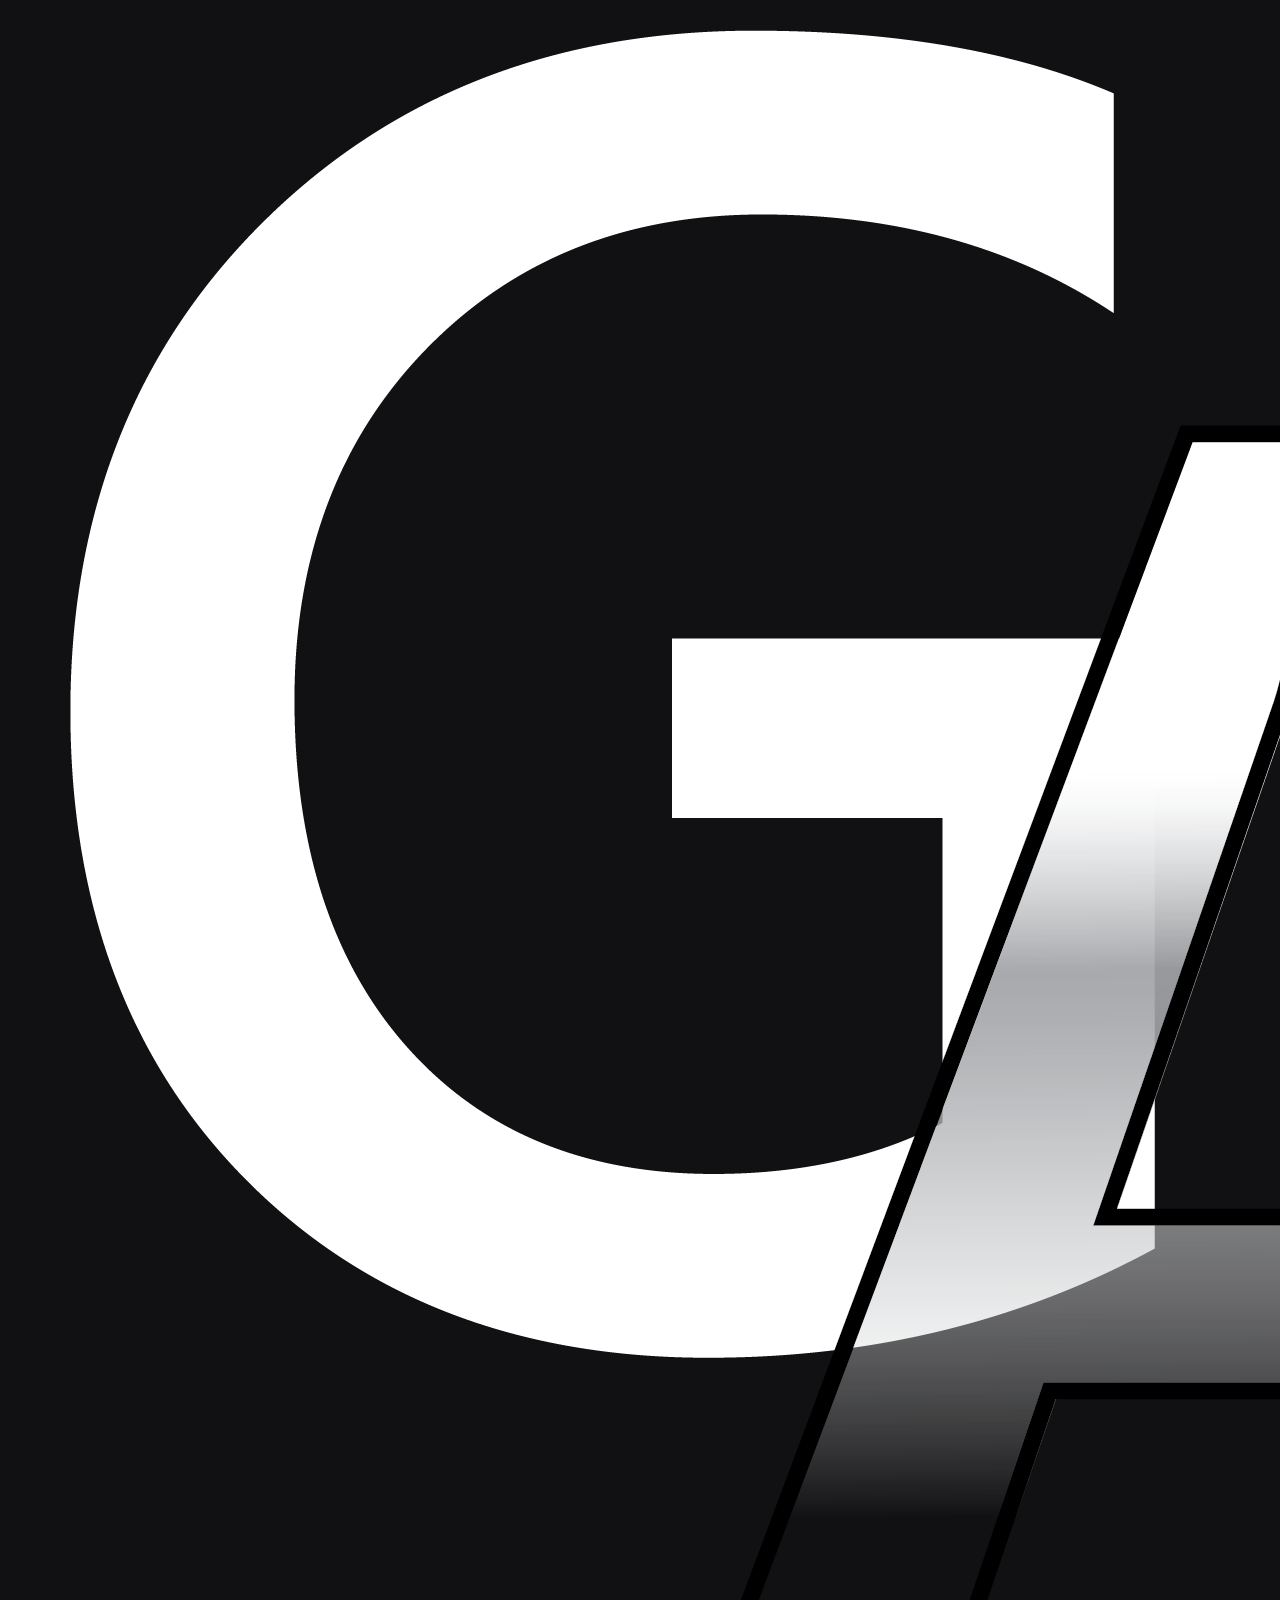
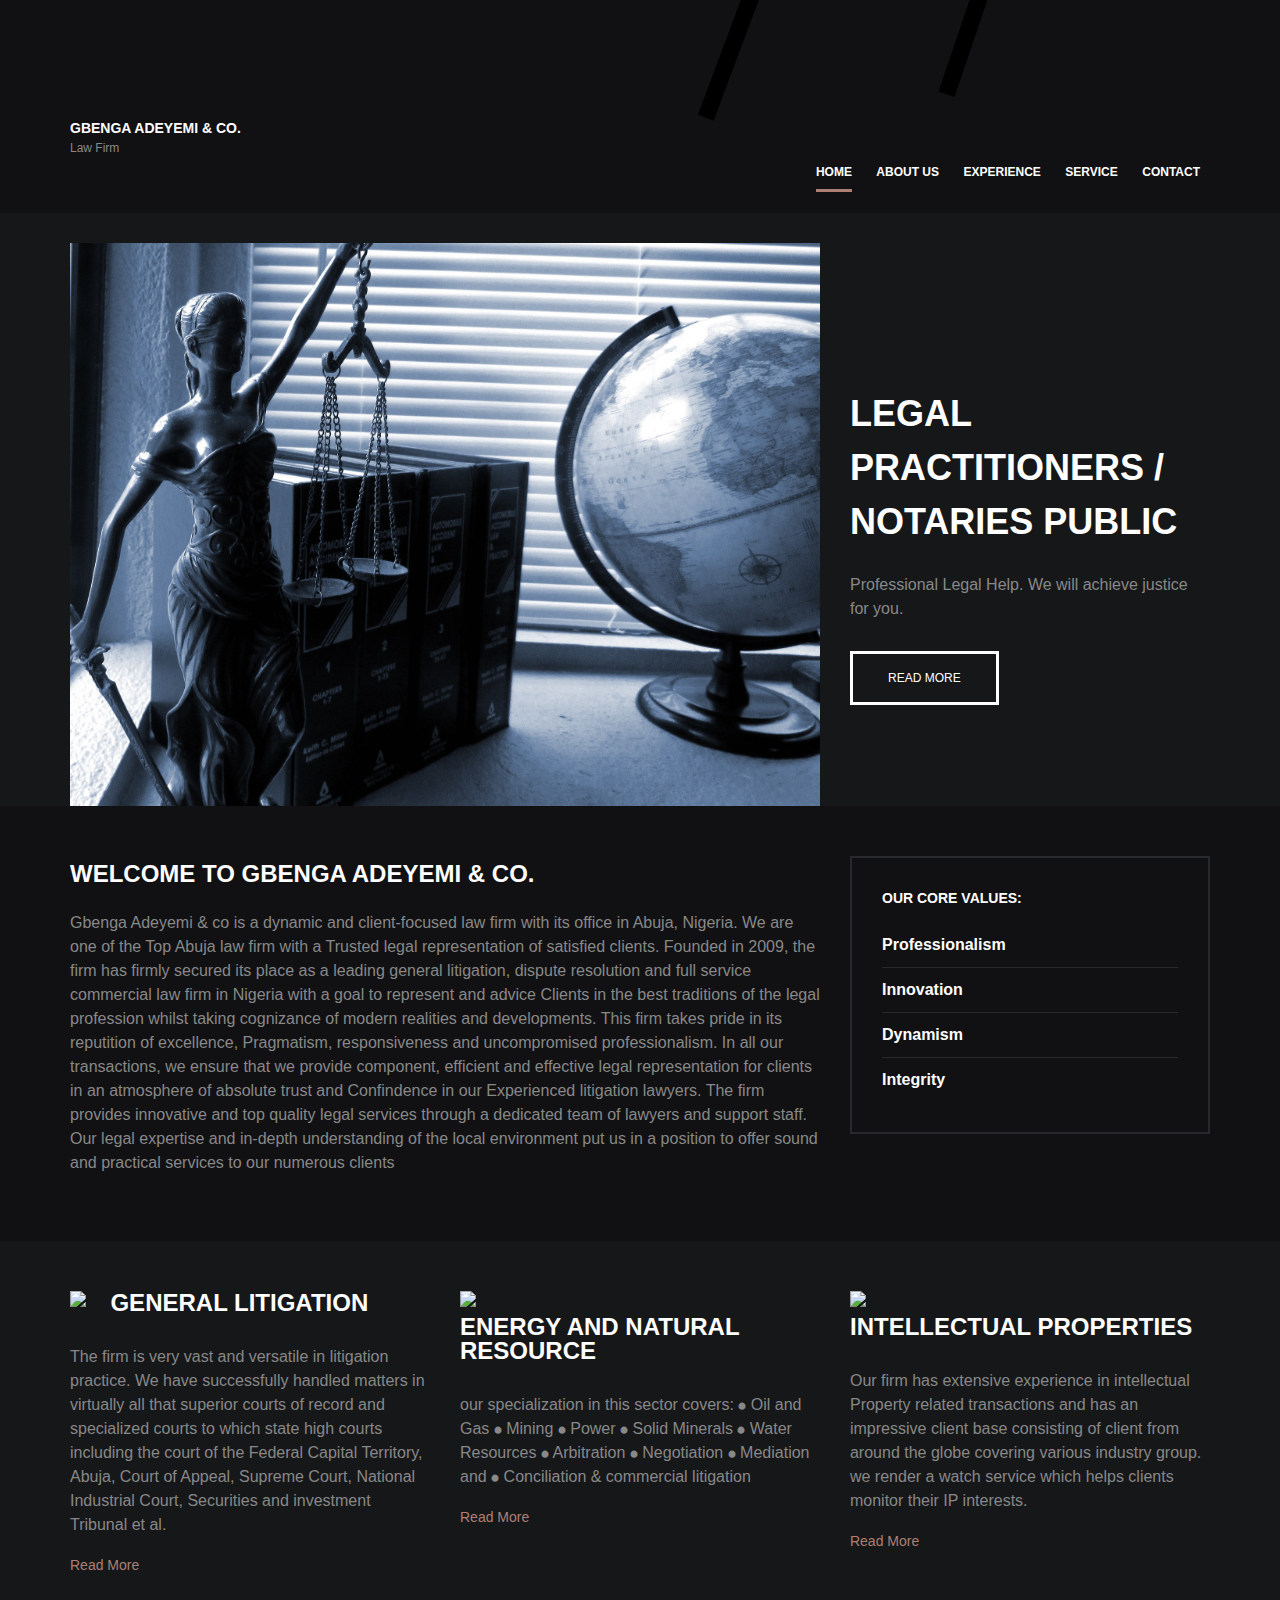
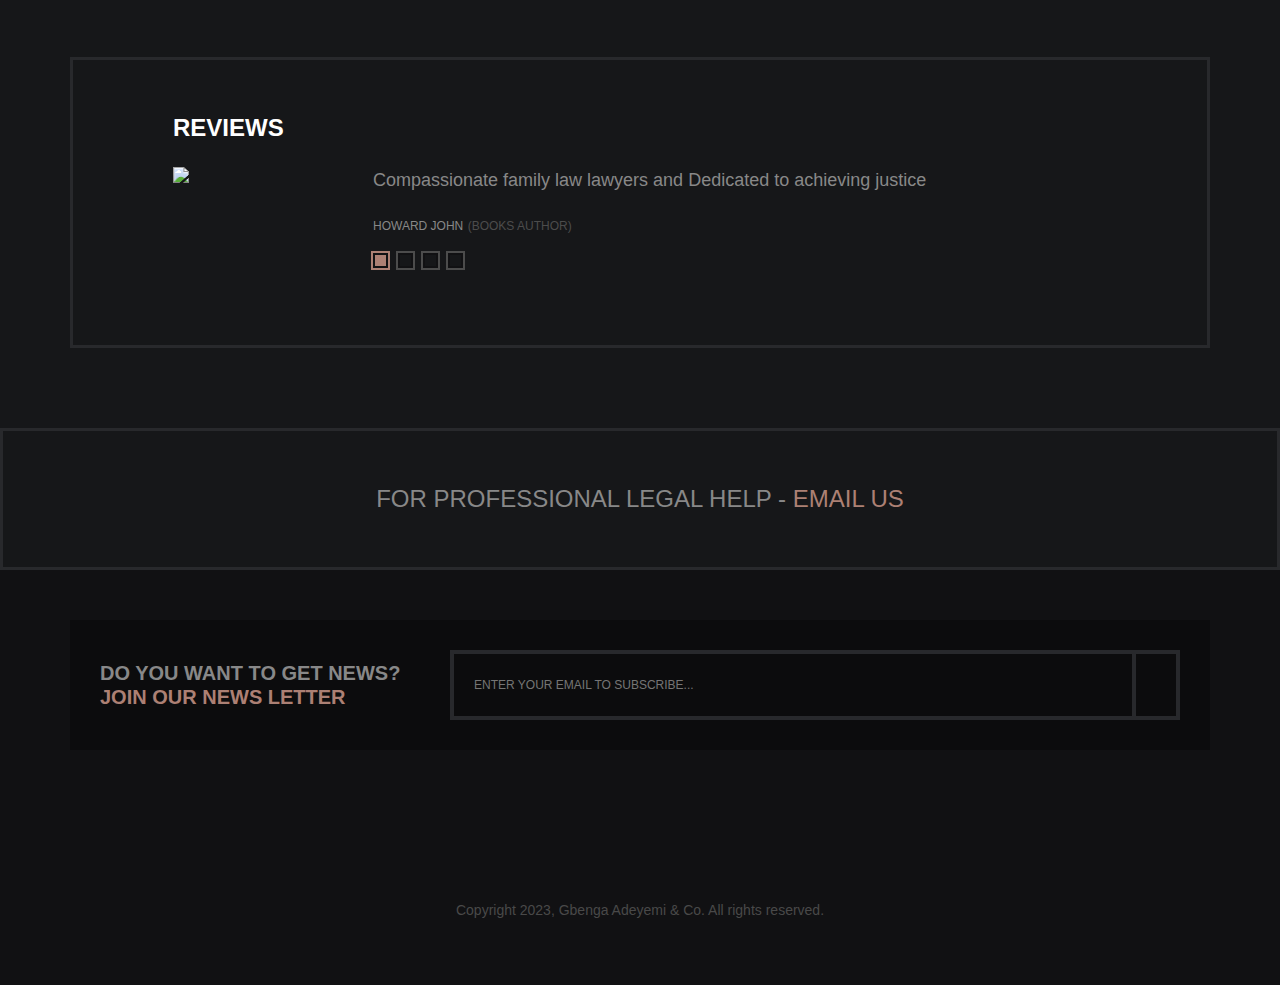
==== commit eaa21258: "Update index.html" ====
--- a/index.html
+++ b/index.html
@@ -1,6 +1,22 @@
 <!DOCTYPE html>
 <html lang="en">
 	<head>
+		<!-- Google Tag Manager -->
+<script>(function(w,d,s,l,i){w[l]=w[l]||[];w[l].push({'gtm.start':
+new Date().getTime(),event:'gtm.js'});var f=d.getElementsByTagName(s)[0],
+j=d.createElement(s),dl=l!='dataLayer'?'&l='+l:'';j.async=true;j.src=
+'https://www.googletagmanager.com/gtm.js?id='+i+dl;f.parentNode.insertBefore(j,f);
+})(window,document,'script','dataLayer','GTM-WQ8XW2ZT');</script>
+<!-- End Google Tag Manager -->
+		<!-- Google tag (gtag.js) -->
+<script async src="https://www.googletagmanager.com/gtag/js?id=G-79X5DW6YYZ"></script>
+<script>
+  window.dataLayer = window.dataLayer || [];
+  function gtag(){dataLayer.push(arguments);}
+  gtag('js', new Date());
+
+  gtag('config', 'G-79X5DW6YYZ');
+</script>
 		<meta charset="UTF-8">
 		<meta http-equiv="X-UA-Compatible" content="IE=edge">
 		<meta name="viewport" content="width=device-width, initial-scale=1.0,maximum-scale=1">
@@ -24,6 +40,10 @@
 
 
 	<body>
+		<!-- Google Tag Manager (noscript) -->
+<noscript><iframe src="https://www.googletagmanager.com/ns.html?id=GTM-WQ8XW2ZT"
+height="0" width="0" style="display:none;visibility:hidden"></iframe></noscript>
+<!-- End Google Tag Manager (noscript) -->
 		
 		<div id="site-content">
 			
@@ -75,7 +95,7 @@
 						<div class="row">
 							<div class="col-md-8" id="welcome-text">
 								<h2>Welcome To Gbenga Adeyemi & co​.</h2>
-								<p>Gbenga Adeyemi & co is a dynamic and client-focused law firm with its office in Abuja, Nigeria. We are one of the Top Aduja law firm with a Trusted legal representation of satisfied clients. Founded in 2009, the firm has firmly secured its place as a leading general litigation, dispute resolution and full service commercial law firm in Nigeria with a goal to represent and advice Clients in the best traditions of the legal profession whilst taking cognizance of modern realities and developments. This firm takes pride in its reputition of excellence, Pragmatism, responsiveness and uncompromised professionalism. In all our transactions, we ensure that we provide component, efficient and effective legal representation for clients in an atmosphere of absolute trust and Confindence in our Experienced litigation lawyers.
+								<p>Gbenga Adeyemi & co is a dynamic and client-focused law firm with its office in Abuja, Nigeria. We are one of the Top Abuja law firm with a Trusted legal representation of satisfied clients. Founded in 2009, the firm has firmly secured its place as a leading general litigation, dispute resolution and full service commercial law firm in Nigeria with a goal to represent and advice Clients in the best traditions of the legal profession whilst taking cognizance of modern realities and developments. This firm takes pride in its reputition of excellence, Pragmatism, responsiveness and uncompromised professionalism. In all our transactions, we ensure that we provide component, efficient and effective legal representation for clients in an atmosphere of absolute trust and Confindence in our Experienced litigation lawyers.
 									
 									The firm provides innovative and top quality legal services through a dedicated team of lawyers and support staff. Our legal expertise and in-depth understanding of the local environment put us in a position to offer sound and practical services to our numerous clients</p>
 							</div>
